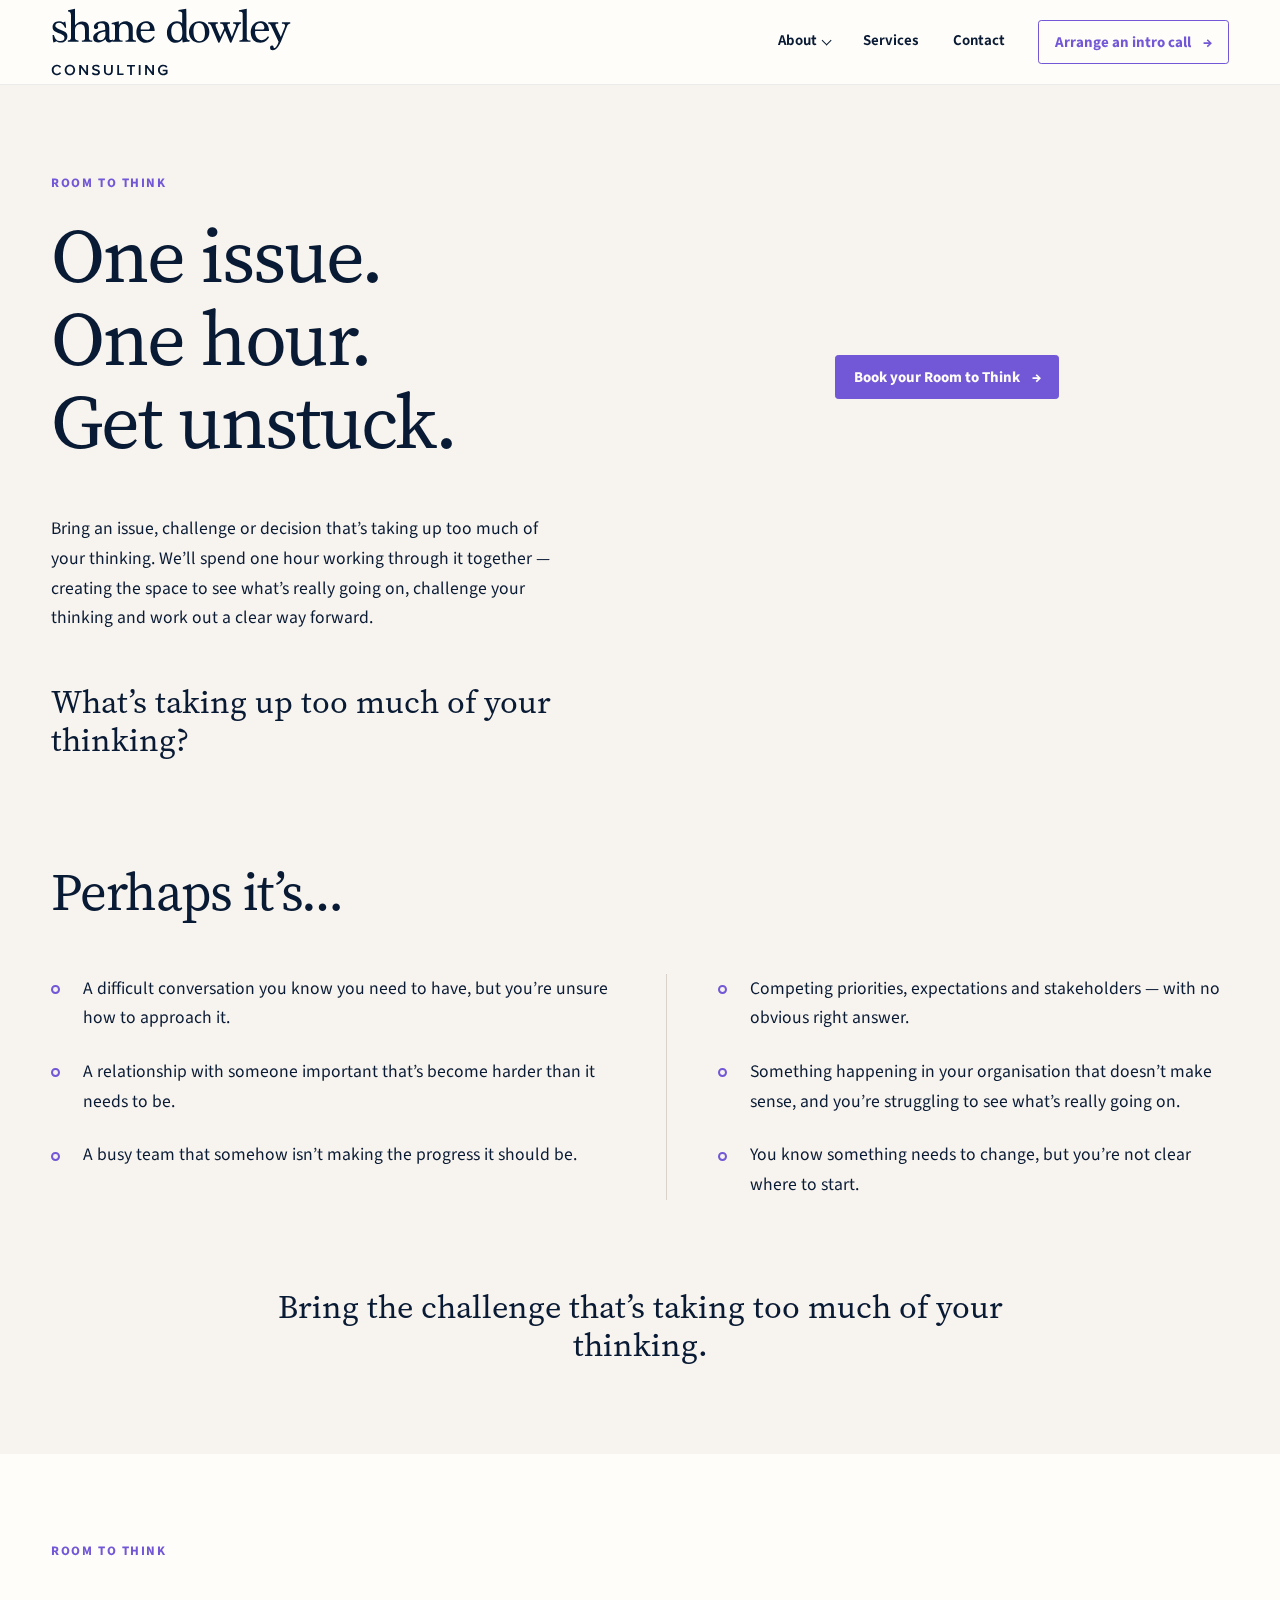
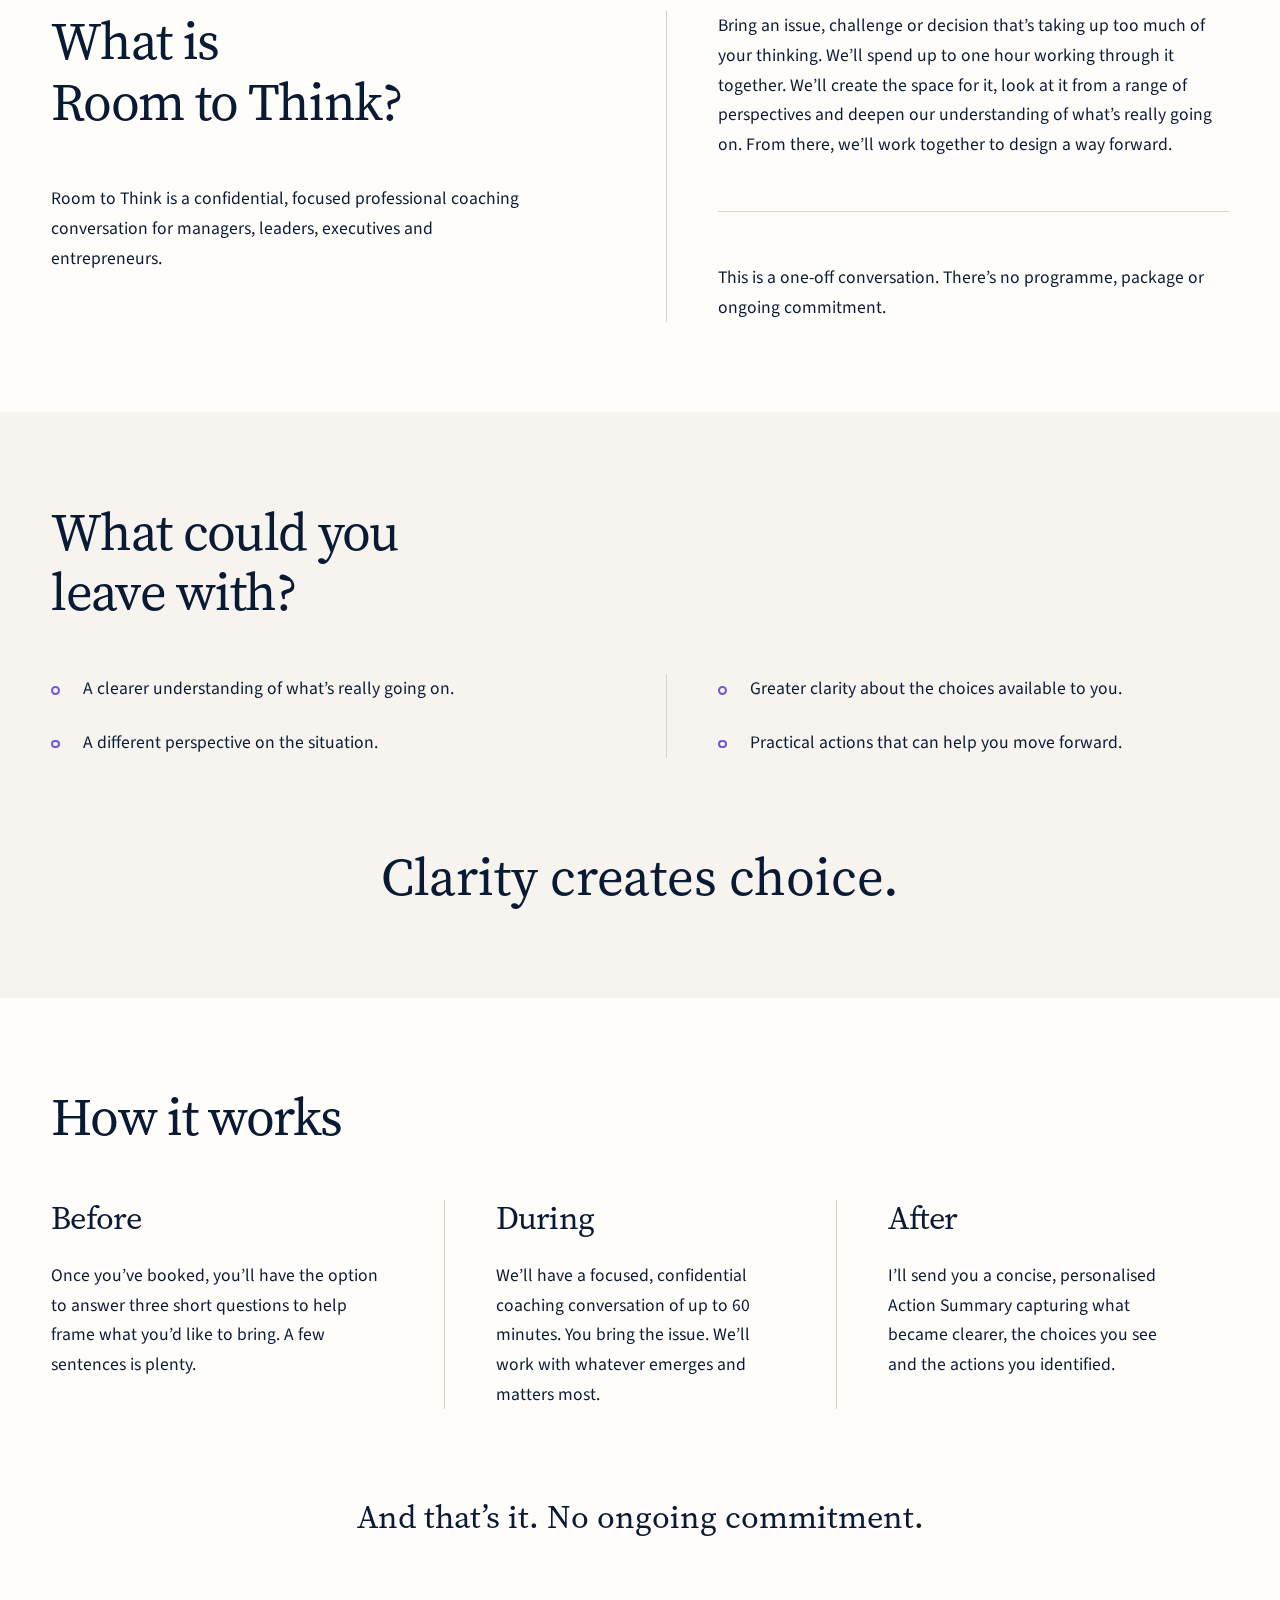
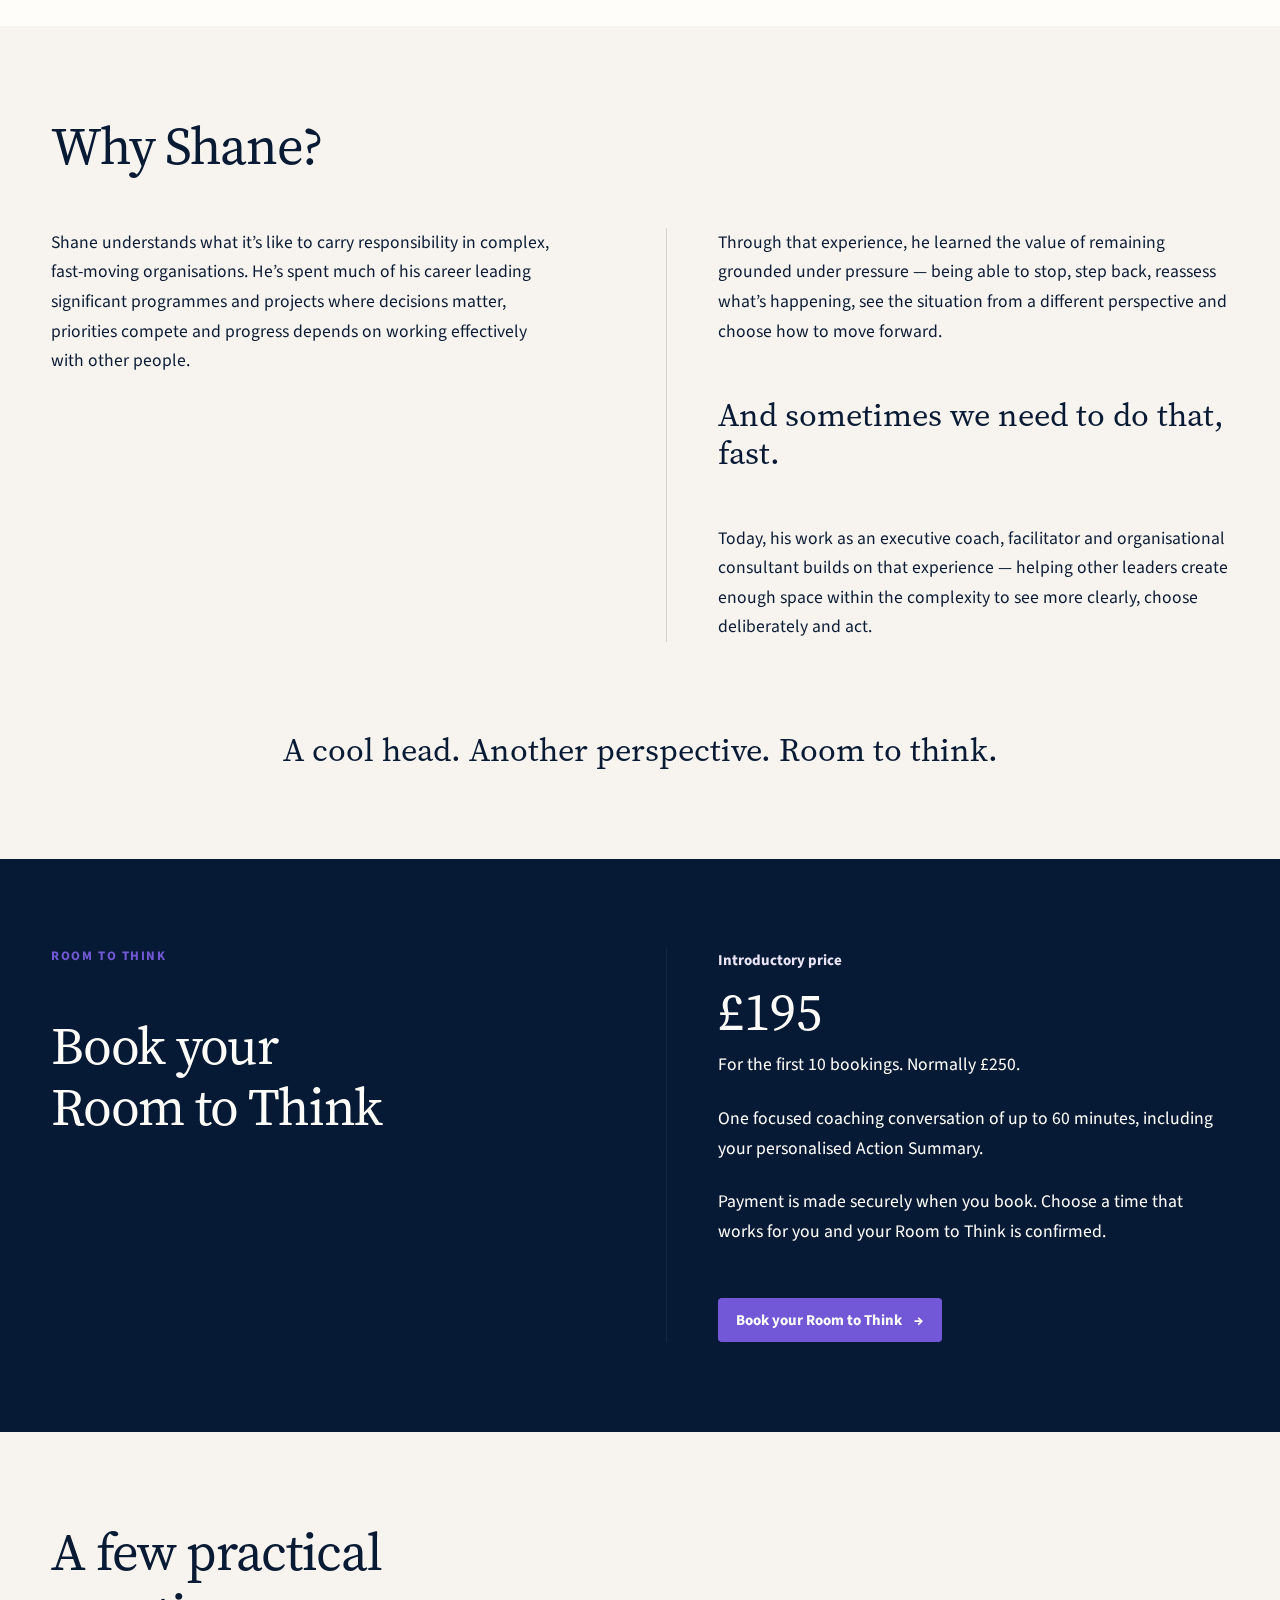
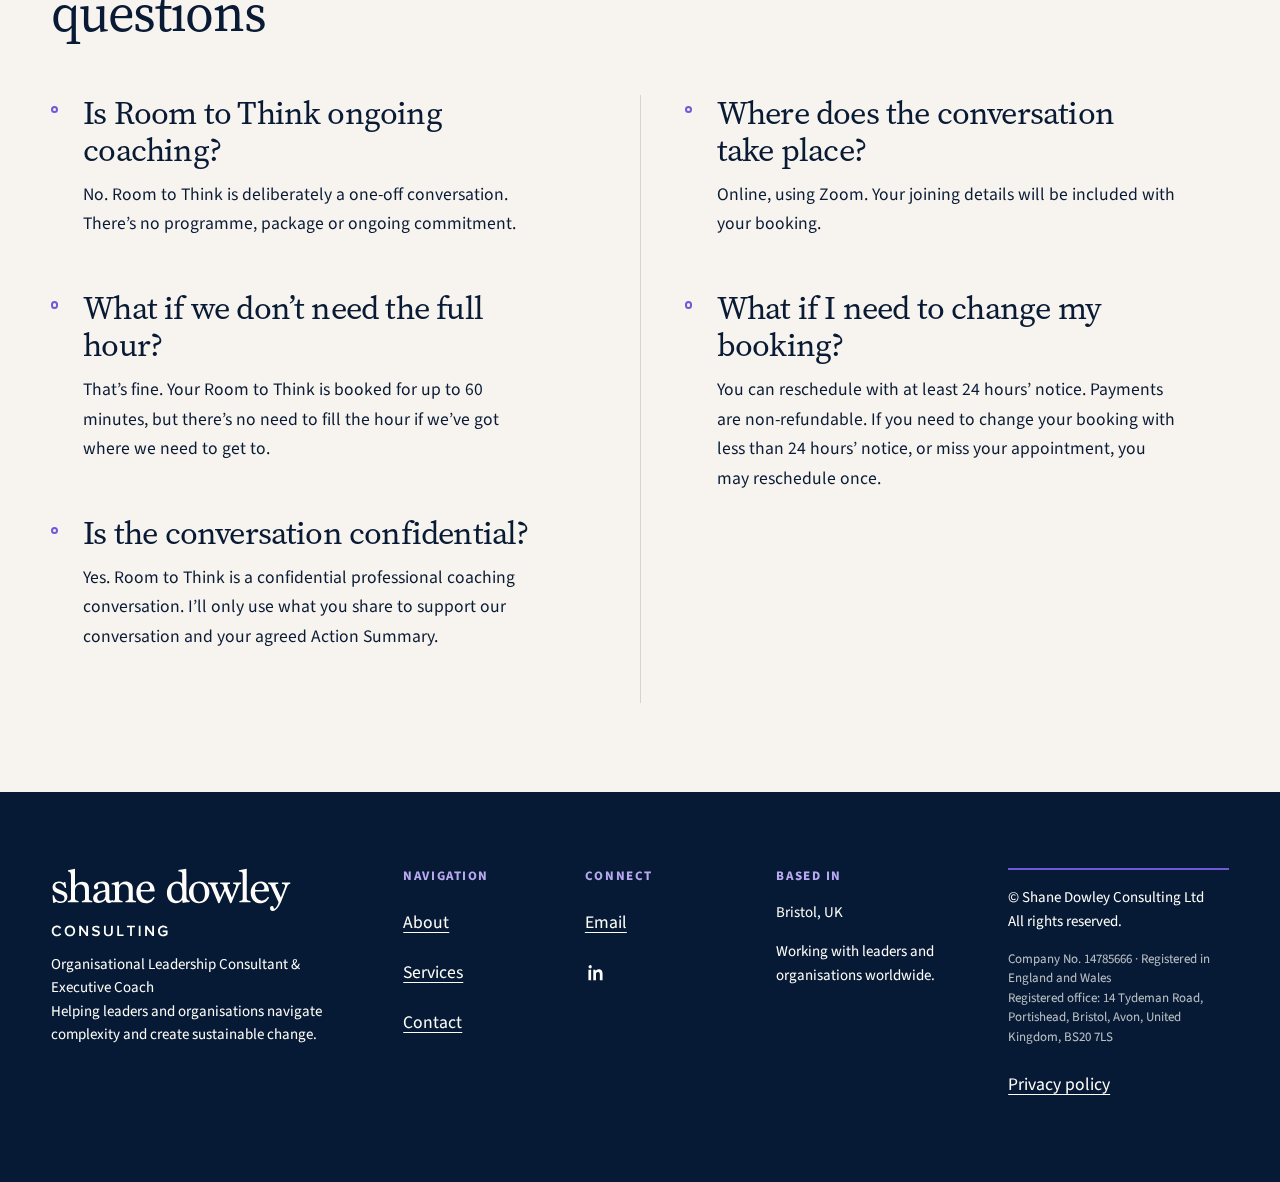
==== room-to-think/index.html @ a96d8a44 "deploy: publish 'Room to Think' product page" ====
<!doctype html>
<html lang="en-GB">
  <head>
    <meta charset="utf-8" />
    <meta name="viewport" content="width=device-width, initial-scale=1" />
    <meta
      name="description"
      content="Room to Think is a focused one-hour coaching conversation for managers, leaders, executives and entrepreneurs. Bring one issue. Get unstuck."
    />
    <meta name="theme-color" content="#061a35" />
    <title>Room to Think | Shane Dowley Consulting</title>

    <link rel="canonical" href="https://shanedowley.com/room-to-think/" />

    <link rel="icon" href="/favicon.ico" sizes="32x32" />
    <link rel="icon" href="/assets/brand/favicon.svg" type="image/svg+xml" />
    <link rel="apple-touch-icon" href="/assets/brand/apple-touch-icon.png" />

    <meta
      property="og:title"
      content="Room to Think | Shane Dowley Consulting"
    />
    <meta
      property="og:description"
      content="One issue. One hour. Get unstuck. A focused professional coaching conversation to create space, clarity and a way forward."
    />
    <meta property="og:type" content="website" />
    <meta property="og:url" content="https://shanedowley.com/room-to-think/" />
    <meta
      property="og:image"
      content="https://shanedowley.com/assets/brand/linkedin-share.png"
    />
    <meta property="og:image:width" content="1200" />
    <meta property="og:image:height" content="630" />
    <meta
      property="og:image:alt"
      content="Shane Dowley Consulting — Organisational Leadership Consulting &amp; Executive Coaching"
    />

    <link rel="stylesheet" href="/assets/css/site.css?v=sr09-2" />
    <script src="/assets/js/site.js?v=sr03-1" defer></script>
  </head>
  <body>
    <a class="skip-link" href="#main">Skip to content</a>

    <header class="site-header" data-site-navigation>
      <div class="container site-header__inner">
        <a class="site-brand" href="/">
          <img
            class="brand-asset"
            src="/assets/brand/shane-dowley-consulting-logo-dark.svg"
            alt="Shane Dowley Consulting"
          />
        </a>

        <button
          class="menu-toggle"
          type="button"
          aria-expanded="false"
          aria-controls="primary-navigation"
          data-menu-toggle
          hidden
        >
          Menu
        </button>

        <nav
          class="primary-nav"
          id="primary-navigation"
          aria-label="Primary"
          data-menu-panel
          data-open="false"
        >
          <div class="primary-nav__about" data-about-menu>
            <a class="primary-nav__link" href="/about.html">About</a>
            <span class="about-menu-indicator" aria-hidden="true">⌄</span>
            <button
              class="about-menu-toggle"
              type="button"
              aria-expanded="false"
              aria-controls="about-section-navigation"
              data-about-toggle
              hidden
            >
              <span class="visually-hidden">Show About sections</span>
              <span aria-hidden="true">⌄</span>
            </button>
            <ul
              class="about-submenu"
              id="about-section-navigation"
              aria-label="About sections"
              data-about-submenu
              data-open="false"
            >
              <li><a href="/about.html#journey-heading">My Journey</a></li>
              <li>
                <a href="/about.html#bring-heading"
                  >Who I am and what I bring</a
                >
              </li>
              <li>
                <a href="/about.html#human-heading"
                  >A Human and Practical Approach</a
                >
              </li>
              <li><a href="/about.html#experience-heading">Experience</a></li>
              <li><a href="/about.html#why-heading">Why work with me?</a></li>
            </ul>
          </div>
          <a class="primary-nav__link" href="/services.html">Services</a>
          <a class="primary-nav__link" href="/contact.html">Contact</a>
          <a
            class="intro-link"
            href="https://calendly.com/shanedowley/intro-session"
            >Arrange an intro call <span aria-hidden="true">→</span></a
          >
        </nav>
      </div>
    </header>

    <main id="main" tabindex="-1">
      <section class="rtt-hero" aria-labelledby="rtt-heading">
        <div class="container">
          <div class="rtt-hero__content">
            <p class="rtt-eyebrow">Room to Think</p>

            <div class="rtt-hero__grid">
              <div class="rtt-hero__main">
                <h1 id="rtt-heading">
                  <span>One issue.</span>
                  <span>One hour.</span>
                  <span>Get unstuck.</span>
                </h1>

                <p class="rtt-hero__lead">
                  Bring an issue, challenge or decision that’s taking up too
                  much of your thinking. We’ll spend one hour working through it
                  together — creating the space to see what’s really going on,
                  challenge your thinking and work out a clear way forward.
                </p>

                <p class="rtt-hero__question">
                  What’s taking up too much of your thinking?
                </p>
              </div>

              <div class="rtt-hero__actions">
                <a
                  class="button-link"
                  href="https://calendly.com/shanedowley/room-to-think"
                >
                  Book your Room to Think <span aria-hidden="true">→</span>
                </a>
              </div>
            </div>
          </div>
        </div>
      </section>

      <section
        class="section rtt-recognition"
        aria-labelledby="rtt-recognition-heading"
      >
        <div class="container rtt-reading">
          <h2 id="rtt-recognition-heading">Perhaps it’s…</h2>

          <div class="rtt-situations">
            <div class="rtt-situations__column">
              <p>
                A difficult conversation you know you need to have, but you’re
                unsure how to approach it.
              </p>
              <p>
                A relationship with someone important that’s become harder than
                it needs to be.
              </p>
              <p>
                A busy team that somehow isn’t making the progress it should be.
              </p>
            </div>
            <div class="rtt-situations__column">
              <p>
                Competing priorities, expectations and stakeholders — with no
                obvious right answer.
              </p>
              <p>
                Something happening in your organisation that doesn’t make
                sense, and you’re struggling to see what’s really going on.
              </p>
              <p>
                You know something needs to change, but you’re not clear where
                to start.
              </p>
            </div>
          </div>

          <p class="rtt-closing">
            <strong
              >Bring the challenge that’s taking too much of your
              thinking.</strong
            >
          </p>
          <div class="rtt-recognition__actions">
            <a
              class="button-link"
              href="https://calendly.com/shanedowley/room-to-think"
            >
              Book your Room to Think <span aria-hidden="true">→</span>
            </a>
          </div>
        </div>
      </section>

      <section
        class="section rtt-understanding"
        aria-labelledby="rtt-understanding-heading"
      >
        <div class="container rtt-reading">
          <p class="rtt-eyebrow">Room to Think</p>

          <div class="rtt-understanding__grid">
            <div class="rtt-understanding__intro">
              <h2 id="rtt-understanding-heading">
                <span>What is</span>
                <span>Room to Think?</span>
              </h2>

              <p>
                Room to Think is a confidential, focused professional coaching
                conversation for managers, leaders, executives and
                entrepreneurs.
              </p>
            </div>

            <div class="rtt-understanding__body">
              <p>
                Bring an issue, challenge or decision that’s taking up too much
                of your thinking. We’ll spend up to one hour working through it
                together. We’ll create the space for it, look at it from a range
                of perspectives and deepen our understanding of what’s really
                going on. From there, we’ll work together to design a way
                forward.
              </p>

              <p class="rtt-understanding__boundary">
                This is a one-off conversation. There’s no programme, package or
                ongoing commitment.
              </p>
            </div>
          </div>
        </div>
      </section>

      <section
        class="section rtt-outcomes"
        aria-labelledby="rtt-outcomes-heading"
      >
        <div class="container rtt-reading">
          <h2 id="rtt-outcomes-heading">
            <span>What could you</span>
            <span>leave with?</span>
          </h2>

          <div class="rtt-outcome-list">
            <div class="rtt-outcome-list__column">
              <p>A clearer understanding of what’s really going on.</p>
              <p>A different perspective on the situation.</p>
            </div>

            <div class="rtt-outcome-list__column">
              <p>Greater clarity about the choices available to you.</p>
              <p>Practical actions that can help you move forward.</p>
            </div>
          </div>

          <p class="rtt-closing"><strong>Clarity creates choice.</strong></p>
        </div>
      </section>

      <section
        class="section rtt-process"
        aria-labelledby="rtt-process-heading"
      >
        <div class="container">
          <div class="rtt-section-heading">
            <h2 id="rtt-process-heading">How it works</h2>
          </div>

          <div class="rtt-process__grid">
            <div>
              <h3>Before</h3>
              <p>
                Once you’ve booked, you’ll have the option to answer three short
                questions to help frame what you’d like to bring. A few
                sentences is plenty.
              </p>
            </div>

            <div>
              <h3>During</h3>
              <p>
                We’ll have a focused, confidential coaching conversation of up
                to 60 minutes. You bring the issue. We’ll work with whatever
                emerges and matters most.
              </p>
            </div>

            <div>
              <h3>After</h3>
              <p>
                I’ll send you a concise, personalised Action Summary capturing
                what became clearer, the choices you see and the actions you
                identified.
              </p>
            </div>
          </div>

          <p class="rtt-process__closing">
            <strong>And that’s it. No ongoing commitment.</strong>
          </p>
        </div>
      </section>

      <section class="section rtt-why" aria-labelledby="rtt-why-heading">
        <div class="container rtt-reading">
          <h2 id="rtt-why-heading">Why Shane?</h2>

          <div class="rtt-why__grid">
            <div class="rtt-why__experience">
              <p>
                Shane understands what it’s like to carry responsibility in
                complex, fast-moving organisations. He’s spent much of his
                career leading significant programmes and projects where
                decisions matter, priorities compete and progress depends on
                working effectively with other people.
              </p>
            </div>

            <div class="rtt-why__perspective">
              <p>
                Through that experience, he learned the value of remaining
                grounded under pressure — being able to stop, step back,
                reassess what’s happening, see the situation from a different
                perspective and choose how to move forward.
              </p>

              <p class="rtt-why__moment">
                <strong>And sometimes we need to do that, fast.</strong>
              </p>

              <p>
                Today, his work as an executive coach, facilitator and
                organisational consultant builds on that experience — helping
                other leaders create enough space within the complexity to see
                more clearly, choose deliberately and act.
              </p>
            </div>
          </div>

          <p class="rtt-closing">
            <strong>A cool head. Another perspective. Room to think.</strong>
          </p>
        </div>
      </section>

      <section
        class="section rtt-booking"
        aria-labelledby="rtt-booking-heading"
      >
        <div class="container rtt-booking__layout">
          <div>
            <p class="rtt-eyebrow">Room to Think</p>
            <h2 id="rtt-booking-heading">
              <span>Book your</span>
              <span>Room to Think</span>
            </h2>
          </div>

          <div class="rtt-booking__content">
            <p class="rtt-price">
              <span>Introductory price</span>
              <strong>£195</strong>
            </p>
            <p>For the first 10 bookings. Normally £250.</p>
            <p>
              One focused coaching conversation of up to 60 minutes, including
              your personalised Action Summary.
            </p>
            <p>
              Payment is made securely when you book. Choose a time that works
              for you and your Room to Think is confirmed.
            </p>

            <div class="rtt-booking__actions">
              <a
                class="button-link"
                href="https://calendly.com/shanedowley/room-to-think"
              >
                Book your Room to Think <span aria-hidden="true">→</span>
              </a>
            </div>
          </div>
        </div>
      </section>
      <section class="section rtt-faq" aria-labelledby="rtt-faq-heading">
        <div class="container rtt-reading">
          <h2 id="rtt-faq-heading">
            <span>A few practical</span>
            <span>questions</span>
          </h2>

          <div class="rtt-faq__items">
            <div class="rtt-faq__column">
              <div class="rtt-faq__item">
                <h3>Is Room to Think ongoing coaching?</h3>
                <p>
                  No. Room to Think is deliberately a one-off conversation.
                  There’s no programme, package or ongoing commitment.
                </p>
              </div>

              <div class="rtt-faq__item">
                <h3>What if we don’t need the full hour?</h3>
                <p>
                  That’s fine. Your Room to Think is booked for up to 60
                  minutes, but there’s no need to fill the hour if we’ve got
                  where we need to get to.
                </p>
              </div>

              <div class="rtt-faq__item">
                <h3>Is the conversation confidential?</h3>
                <p>
                  Yes. Room to Think is a confidential professional coaching
                  conversation. I’ll only use what you share to support our
                  conversation and your agreed Action Summary.
                </p>
              </div>
            </div>

            <div class="rtt-faq__column">
              <div class="rtt-faq__item">
                <h3>Where does the conversation take place?</h3>
                <p>
                  Online, using Zoom. Your joining details will be included with
                  your booking.
                </p>
              </div>

              <div class="rtt-faq__item">
                <h3>What if I need to change my booking?</h3>
                <p>
                  You can reschedule with at least 24 hours’ notice. Payments
                  are non-refundable. If you need to change your booking with
                  less than 24 hours’ notice, or miss your appointment, you may
                  reschedule once.
                </p>
              </div>
            </div>
          </div>
        </div>
      </section>
    </main>

    <footer class="site-footer">
      <div class="container site-footer__grid">
        <div class="site-footer__brand">
          <a class="site-brand" href="/">
            <img
              class="brand-asset"
              src="/assets/brand/shane-dowley-consulting-logo-light.svg"
              alt="Shane Dowley Consulting"
            />
          </a>
          <p>
            Organisational Leadership Consultant &amp; Executive Coach<br />Helping
            leaders and organisations navigate complexity and create sustainable
            change.
          </p>
        </div>
        <div>
          <h2 class="site-footer__heading">Navigation</h2>
          <nav aria-label="Footer">
            <a href="/about.html">About</a>
            <a href="/services.html">Services</a>
            <a href="/contact.html">Contact</a>
          </nav>
        </div>
        <div>
          <h2 class="site-footer__heading">Connect</h2>
          <nav aria-label="Connect">
            <a href="mailto:shane@shanedowley.com">Email</a>
            <a
              class="site-footer__social-link"
              href="https://www.linkedin.com/in/shanedowley/"
              target="_blank"
              rel="noopener noreferrer"
              aria-label="Shane Dowley on LinkedIn"
            >
              <svg viewBox="0 0 24 24" aria-hidden="true" focusable="false">
                <path
                  d="M5.3 3.5A1.8 1.8 0 1 1 5.3 7a1.8 1.8 0 0 1 0-3.5ZM3.8 8.5h3v11.7h-3V8.5Zm5 0h2.9v1.6h.1c.4-.8 1.4-2 3.4-2 3.6 0 4.3 2.4 4.3 5.5v6.6h-3v-5.8c0-1.4 0-3.2-2-3.2s-2.3 1.5-2.3 3.1v5.9h-3V8.5Z"
                />
              </svg>
            </a>
          </nav>
        </div>
        <div>
          <h2 class="site-footer__heading">Based in</h2>
          <p>Bristol, UK</p>
          <p>Working with leaders and organisations worldwide.</p>
        </div>
        <div class="site-footer__legal">
          <p>© Shane Dowley Consulting Ltd<br />All rights reserved.</p>
          <p class="site-footer__company-details">
            Company No. 14785666 · Registered in England and Wales<br />Registered
            office: 14 Tydeman Road, Portishead, Bristol, Avon, United Kingdom,
            BS20 7LS
          </p>
          <a href="/privacy.html">Privacy policy</a>
        </div>
      </div>
    </footer>
  </body>
</html>
---- assets/css/site.css ----
/*
 * Shane Dowley Consulting — shared site foundations
 *
 * This file contains tokens, resilient defaults and layout primitives only.
 * Page components are added by their implementation stories.
 */

@font-face {
  font-family: "Source Serif 4";
  src: url("../fonts/source-serif-4-regular.woff2") format("woff2");
  font-style: normal;
  font-weight: 400;
  font-display: swap;
}

@font-face {
  font-family: "Source Sans 3";
  src: url("../fonts/source-sans-3-variable.woff2") format("woff2");
  font-style: normal;
  font-weight: 200 900;
  font-display: swap;
}

:root {
  color-scheme: light;

  /* Colour palette, derived from the approved final mockups. */
  --color-ink: #091a34;
  --color-navy: #061a35;
  --color-navy-soft: #102846;
  --color-cream: #f7f3ee;
  --color-paper: #fffdf9;
  --color-lavender: #7258d6;
  --color-lavender-light: #ece7f8;
  --color-muted: #566174;
  --color-border: #d9d2ca;
  --color-focus: var(--color-lavender);

  /* Approved self-hosted typography with durable system fallbacks. */
  --font-display: "Source Serif 4", Georgia, "Times New Roman", Times, serif;
  --font-body:
    "Source Sans 3", Inter, ui-sans-serif, -apple-system, BlinkMacSystemFont,
    "Segoe UI", sans-serif;
  --font-size-xs: 0.8125rem;
  --font-size-sm: 0.9375rem;
  --font-size-body: clamp(1rem, 0.96rem + 0.18vw, 1.125rem);
  --font-size-h3: clamp(1.45rem, 1.22rem + 1vw, 2.1rem);
  --font-size-h2: clamp(2rem, 1.48rem + 2.25vw, 3.6rem);
  --font-size-h1: clamp(2.65rem, 1.74rem + 3.8vw, 5.4rem);
  --line-height-tight: 1.08;
  --line-height-heading: 1.16;
  --line-height-body: 1.68;

  /* Spacing and responsive layout. */
  --space-2xs: 0.375rem;
  --space-xs: 0.625rem;
  --space-sm: 1rem;
  --space-md: 1.5rem;
  --space-lg: clamp(2rem, 4vw, 3.5rem);
  --space-xl: clamp(3.5rem, 7vw, 6rem);
  --space-2xl: clamp(5rem, 10vw, 8.5rem);
  --content-width: 74rem;
  --reading-width: 46rem;
  --gutter: clamp(1.25rem, 4vw, 4rem);
  --touch-target: 2.75rem;
  --border-width: 1px;
  --radius-small: 0.2rem;
}

*,
*::before,
*::after {
  box-sizing: border-box;
}

html {
  scroll-behavior: smooth;
  -webkit-text-size-adjust: 100%;
}

body {
  margin: 0;
  color: var(--color-ink);
  background: var(--color-cream);
  font-family: var(--font-body);
  font-size: var(--font-size-body);
  line-height: var(--line-height-body);
  text-rendering: optimizeLegibility;
}

main {
  display: block;
}

img,
picture,
svg,
video {
  display: block;
  max-width: 100%;
}

img,
video {
  height: auto;
}

button,
input,
select,
textarea {
  color: inherit;
  font: inherit;
}

button,
[type="button"],
[type="submit"],
[type="reset"] {
  min-height: var(--touch-target);
}

a {
  color: inherit;
  text-decoration-thickness: 0.08em;
  text-underline-offset: 0.2em;
}

:focus-visible {
  outline: 3px solid var(--color-focus);
  outline-offset: 4px;
}

::selection {
  color: var(--color-paper);
  background: var(--color-navy);
}

h1,
h2,
h3 {
  margin-block: 0 0.65em;
  font-family: var(--font-display);
  font-weight: 400;
  letter-spacing: -0.025em;
}

h1 {
  font-size: var(--font-size-h1);
  line-height: var(--line-height-tight);
}

h2 {
  font-size: var(--font-size-h2);
  line-height: var(--line-height-heading);
}

h3 {
  font-size: var(--font-size-h3);
  line-height: var(--line-height-heading);
}

p,
ul,
ol,
blockquote {
  margin-block: 0 var(--space-md);
}

ul,
ol {
  padding-inline-start: 1.25em;
}

blockquote {
  margin-inline: 0;
}

/* First keyboard focus target on every production page. */
.skip-link {
  position: fixed;
  inset-block-start: var(--space-sm);
  inset-inline-start: var(--space-sm);
  z-index: 1000;
  padding: 0.65rem 1rem;
  color: var(--color-paper);
  background: var(--color-navy);
  font-size: var(--font-size-sm);
  font-weight: 700;
  transform: translateY(calc(-100% - 2rem));
}

.skip-link:focus {
  color: var(--color-paper);
  transform: translateY(0);
}

/* Shared width and spacing primitives. */
.container {
  width: min(calc(100% - (2 * var(--gutter))), var(--content-width));
  margin-inline: auto;
}

.reading-width {
  max-width: var(--reading-width);
}

.section {
  padding-block: var(--space-xl);
}

.section--spacious {
  padding-block: var(--space-2xl);
}

.stack > * {
  margin-block: 0;
}

.stack > * + * {
  margin-block-start: var(--stack-space, var(--space-md));
}

.cluster {
  display: flex;
  flex-wrap: wrap;
  gap: var(--cluster-space, var(--space-sm));
  align-items: var(--cluster-align, center);
}

.grid {
  display: grid;
  grid-template-columns: repeat(
    auto-fit,
    minmax(min(100%, var(--grid-min, 17rem)), 1fr)
  );
  gap: var(--grid-space, var(--space-lg));
}

/* Shared site chrome. */
.visually-hidden {
  position: absolute;
  width: 1px;
  height: 1px;
  padding: 0;
  margin: -1px;
  overflow: hidden;
  clip: rect(0 0 0 0);
  white-space: nowrap;
  border: 0;
}

.site-header {
  position: relative;
  z-index: 20;
  background: var(--color-paper);
  border-block-end: var(--border-width) solid rgba(9, 26, 52, 0.08);
}

.site-header__inner {
  min-height: 5.25rem;
  display: flex;
  align-items: center;
  justify-content: space-between;
  gap: var(--space-lg);
}

.site-brand {
  flex: 0 1 auto;
  color: inherit;
  text-decoration: none;
}

.site-brand:hover {
  color: inherit;
}

.brand-asset {
  display: block;
  width: clamp(11.5rem, 21vw, 15rem);
}

.brand-asset:is(img) {
  height: auto;
  aspect-ratio: 656.562 / 188.024;
}

.brand-asset img {
  width: 100%;
  height: auto;
}

/*
 * Development preview only. The supplied opaque light logo remains untouched
 * and is viewport-cropped here solely for legacy asset-treatment inspection.
 * Production pages use the approved dark and light SVG masters directly.
 */
.brand-asset--preview-light {
  position: relative;
  height: clamp(3.5rem, 6.7vw, 4.75rem);
  overflow: hidden;
  background: #17172f;
}

.brand-asset--preview-light img {
  position: absolute;
  inset-block-start: -0.625rem;
  inset-inline-end: 0;
  width: clamp(31rem, 56vw, 37.5rem);
  max-width: none;
  height: auto;
}

.menu-toggle {
  display: none;
  min-width: var(--touch-target);
  padding: 0.55rem 0.75rem;
  border: var(--border-width) solid var(--color-border);
  border-radius: var(--radius-small);
  color: var(--color-ink);
  background: transparent;
  font-weight: 700;
  cursor: pointer;
}

.menu-toggle:hover {
  border-color: var(--color-lavender);
}

.primary-nav {
  display: flex;
  align-items: center;
  gap: clamp(1.25rem, 2.6vw, 2.5rem);
}

.primary-nav__about {
  position: relative;
  display: flex;
  align-items: center;
}

.about-menu-indicator {
  position: relative;
  inset-block-start: -0.1rem;
  display: inline-block;
  width: 0.45rem;
  height: 0.45rem;
  margin-inline-start: 0.35rem;
  border-inline-end: 0.1rem solid currentColor;
  border-block-end: 0.1rem solid currentColor;
  color: var(--color-ink);
  font-size: 0;
  line-height: 0;
  transform: rotate(45deg);
  transform-origin: center;
  transition: transform 140ms ease;
}

.primary-nav__about:hover .about-menu-indicator,
.primary-nav__about:focus-within .about-menu-indicator {
  transform: rotate(225deg);
}

.primary-nav__link {
  min-height: var(--touch-target);
  display: inline-flex;
  align-items: center;
  padding-block: 0.35rem;
  border-block-end: 2px solid transparent;
  color: var(--color-ink);
  font-size: var(--font-size-sm);
  font-weight: 650;
  text-decoration: none;
}

.primary-nav__link:hover {
  color: var(--color-lavender);
}

.primary-nav__link[aria-current="page"] {
  color: var(--color-lavender);
  border-block-end-color: currentColor;
}

.about-menu-toggle {
  min-width: var(--touch-target);
  min-height: var(--touch-target);
  display: none;
  align-items: center;
  justify-content: center;
  padding: 0.35rem;
  border: 0;
  color: var(--color-ink);
  background: transparent;
  font-size: 1.05rem;
  line-height: 1;
  cursor: pointer;
}

.about-menu-toggle[hidden] {
  display: none;
}

.about-menu-toggle:hover {
  color: var(--color-lavender);
}

.about-menu-toggle > [aria-hidden="true"] {
  transition: transform 140ms ease;
}

.about-menu-toggle[aria-expanded="true"] > [aria-hidden="true"] {
  transform: rotate(180deg);
}

.about-submenu {
  position: absolute;
  z-index: 30;
  inset-block-start: 100%;
  inset-inline-start: 0;
  width: max-content;
  min-width: 17rem;
  max-width: min(22rem, calc(100vw - (2 * var(--gutter))));
  margin: 0;
  padding: var(--space-xs);
  list-style: none;
  border: var(--border-width) solid var(--color-border);
  border-radius: var(--radius-small);
  background: var(--color-paper);
  box-shadow: 0 0.75rem 1.75rem rgba(9, 26, 52, 0.12);
  opacity: 0;
  visibility: hidden;
  pointer-events: none;
  transition:
    opacity 140ms ease,
    visibility 140ms ease;
}

.primary-nav__about:hover .about-submenu,
.primary-nav__about:focus-within .about-submenu {
  opacity: 1;
  visibility: visible;
  pointer-events: auto;
}

.about-submenu a {
  min-height: var(--touch-target);
  display: flex;
  align-items: center;
  padding: 0.65rem 0.75rem;
  color: var(--color-ink);
  font-size: var(--font-size-sm);
  font-weight: 600;
  line-height: 1.35;
  text-decoration: none;
}

.about-submenu a:hover {
  color: var(--color-lavender);
  background: var(--color-cream);
}

.intro-link {
  min-height: var(--touch-target);
  display: inline-flex;
  align-items: center;
  justify-content: center;
  gap: 0.75rem;
  padding: 0.65rem 1rem;
  border: var(--border-width) solid var(--color-lavender);
  border-radius: var(--radius-small);
  color: var(--color-lavender);
  background: transparent;
  font-size: var(--font-size-sm);
  font-weight: 700;
  line-height: 1.25;
  text-decoration: none;
}

.intro-link:hover {
  color: var(--color-paper);
  background: var(--color-lavender);
}

.site-footer {
  padding-block: clamp(3rem, 6vw, 4.75rem);
  color: var(--color-paper);
  background: var(--color-navy);
}

.site-footer__grid {
  display: grid;
  grid-template-columns: minmax(14rem, 1.5fr) 0.65fr 0.7fr 0.9fr 1.1fr;
  gap: clamp(1.75rem, 4vw, 3.75rem);
  align-items: start;
}

.site-footer__brand .brand-asset--preview-light {
  width: 15rem;
  height: 4.8rem;
  margin-block-end: var(--space-sm);
}

.site-footer__brand .brand-asset--preview-light img {
  width: 37.5rem;
}

.site-footer__brand .site-brand .brand-asset:is(img) {
  width: 15rem;
  margin-block-end: var(--space-sm);
}

.site-footer__heading {
  margin-block: 0 var(--space-sm);
  color: #b9a9f1;
  font-family: var(--font-body);
  font-size: var(--font-size-xs);
  font-weight: 750;
  letter-spacing: 0.12em;
  line-height: 1.3;
  text-transform: uppercase;
}

.site-footer p {
  margin-block-end: var(--space-sm);
  font-size: var(--font-size-sm);
  line-height: 1.55;
}

.site-footer nav {
  display: grid;
  gap: var(--space-2xs);
}

.site-footer a:not(.site-brand) {
  width: fit-content;
  min-height: var(--touch-target);
  display: inline-flex;
  align-items: center;
  color: var(--color-paper);
}

.site-footer__social-link svg {
  width: 1.35rem;
  height: 1.35rem;
  display: block;
  fill: currentColor;
}

.site-footer a:not(.site-brand):hover {
  color: #d9d0ff;
}

.site-footer a:focus-visible {
  outline-color: var(--color-paper);
}

.site-footer__legal {
  padding-block-start: var(--space-sm);
  border-block-start: 2px solid var(--color-lavender);
}

.site-footer .site-footer__company-details {
  color: rgba(255, 253, 249, 0.72);
  font-size: var(--font-size-xs);
  line-height: 1.5;
}

.chrome-preview-main {
  min-height: 52vh;
  background: var(--color-cream);
}

.chrome-preview-main h1 {
  max-width: 14ch;
}

/* Homepage. */
.home-hero {
  color: var(--color-paper);
  background: var(--color-navy);
}

.home-hero__grid {
  min-height: clamp(34rem, 54vw, 43rem);
  display: grid;
  grid-template-columns: minmax(0, 1.08fr) minmax(22rem, 0.92fr);
}

.home-hero__content {
  display: flex;
  flex-direction: column;
  justify-content: center;
  padding-block: var(--space-xl);
  padding-inline-start: max(
    var(--gutter),
    calc((100vw - var(--content-width)) / 2)
  );
  padding-inline-end: clamp(1.5rem, 4vw, 4rem);
}

.home-hero h1 {
  max-width: 18ch;
  font-size: clamp(2.7rem, 3.65vw, 4.25rem);
}

.home-hero__content > p {
  max-width: 34rem;
}

.accent-rule {
  width: 2.75rem;
  height: 2px;
  display: block;
  margin-block: var(--space-xs) var(--space-md);
  background: var(--color-lavender);
}

.home-hero__actions {
  --cluster-space: var(--space-md);
  margin-block-start: var(--space-sm);
}

.button-link {
  min-height: var(--touch-target);
  display: inline-flex;
  align-items: center;
  justify-content: center;
  gap: 0.75rem;
  padding: 0.75rem 1.1rem;
  border: var(--border-width) solid var(--color-lavender);
  border-radius: var(--radius-small);
  color: var(--color-paper);
  background: var(--color-lavender);
  font-size: var(--font-size-sm);
  font-weight: 700;
  line-height: 1.25;
  text-decoration: none;
}

.button-link:hover {
  color: var(--color-lavender);
  background: var(--color-paper);
}

.text-link {
  min-height: var(--touch-target);
  display: inline-flex;
  align-items: center;
  gap: 0.65rem;
  font-size: var(--font-size-sm);
  font-weight: 700;
  text-decoration: none;
}

.home-hero .text-link:hover {
  color: #d9d0ff;
}

.portrait-media {
  min-height: 28rem;
  position: relative;
  overflow: hidden;
  border-inline-start: var(--border-width) solid rgba(255, 253, 249, 0.18);
  background: #d9d3cb;
}

.portrait-media__picture {
  position: absolute;
  inset: 0;
  display: block;
}

.portrait-media__image {
  width: 100%;
  height: 100%;
  display: block;
  object-fit: cover;
  object-position: 50% 40%;
}

@media (min-width: 90.0625rem) {
  .home-hero__portrait .portrait-media__image {
    object-position: 50% -6vw;
  }
}

.positioning-grid {
  display: grid;
  grid-template-columns: minmax(0, 0.82fr) minmax(0, 1.18fr);
  gap: clamp(2.5rem, 8vw, 8rem);
  align-items: start;
}

@media (min-width: 54.01rem) {
  .positioning-grid > :nth-child(2) {
    margin-block-start: 25px;
  }
}

.positioning-grid__statement {
  max-width: 14ch;
  font-family: var(--font-display);
  font-size: clamp(2rem, 1.55rem + 2vw, 3.4rem);
  line-height: var(--line-height-heading);
}

.positioning-outcomes {
  margin-block-start: var(--space-lg);
}

.positioning-outcome-line {
  margin: 0;
  font-family: var(--font-display);
  font-size: var(--font-size-h3);
  line-height: var(--line-height-heading);
  letter-spacing: -0.025em;
}

.positioning-outcome-line + .positioning-outcome-line {
  margin-block-start: var(--space-xs);
}

.services-overview {
  background: var(--color-paper);
}

.section-heading--centred {
  max-width: 52rem;
  margin-inline: auto;
  text-align: center;
}

.section-heading--centred .accent-rule {
  margin-inline: auto;
}

.service-summaries {
  display: grid;
  grid-template-columns: repeat(3, minmax(0, 1fr));
  margin-block-start: var(--space-lg);
}

.service-summary {
  min-width: 0;
  display: flex;
  flex-direction: column;
  padding-inline: clamp(1.25rem, 3vw, 2.5rem);
  border-inline-start: var(--border-width) solid var(--color-border);
}

.service-summary h3 {
  min-block-size: 2.4em;
}

.service-summary:first-child {
  padding-inline-start: 0;
  border-inline-start: 0;
}

.service-summary:last-child {
  padding-inline-end: 0;
}

.service-marker {
  width: 3.5rem;
  height: 3.5rem;
  display: grid;
  place-items: center;
  margin-block-end: var(--space-md);
  border: var(--border-width) solid var(--color-lavender);
  border-radius: 50%;
  color: var(--color-lavender);
  font-family: var(--font-display);
  font-size: 1.15rem;
}

.service-summary .text-link {
  margin-block-start: auto;
  padding-block-start: var(--space-md);
  color: var(--color-lavender);
}

.service-summary .text-link:hover {
  color: var(--color-ink);
  text-decoration: underline;
}

.experience-associations {
  padding-block: clamp(4rem, 7vw, 6rem);
  background: var(--color-paper);
}

.experience-introduction {
  display: grid;
  grid-template-columns: minmax(14rem, 0.72fr) minmax(0, 1.28fr);
  gap: clamp(3rem, 8vw, 7rem);
  align-items: start;
}

.experience-statement {
  max-width: 43rem;
  margin: 0;
  font-family: var(--font-display);
  font-size: clamp(1.4rem, 1.15rem + 0.9vw, 2rem);
  line-height: 1.42;
}

@media (min-width: 54.01rem) {
  .experience-introduction h2 {
    transform: translateY(-0.25rem);
  }

  .experience-statement {
    transform: translateY(clamp(0.625rem, -0.2981rem + 1.4423vw, 1rem));
  }
}

.organisation-names {
  display: grid;
  grid-template-columns: repeat(4, max-content);
  gap: 0.55rem clamp(1.1rem, 2.5vw, 2.25rem);
  margin-block: 1.35rem;
  padding-block: 1rem;
  border-block: var(--border-width) solid var(--color-border);
  color: var(--color-ink);
  font-family: var(--font-body);
  font-size: clamp(0.9rem, 0.82rem + 0.25vw, 1.05rem);
  font-weight: 700;
  letter-spacing: 0.01em;
  line-height: 1.35;
}

.credentials-continuation {
  display: block;
  max-width: 39rem;
}

.association-group {
  display: grid;
  grid-template-columns: minmax(14rem, 0.72fr) minmax(0, 1.28fr);
  gap: clamp(3rem, 8vw, 7rem);
  align-items: center;
  margin-block-start: clamp(3rem, 6vw, 5rem);
  padding-block-start: clamp(2rem, 4vw, 3rem);
  border-block-start: var(--border-width) solid var(--color-border);
}

.association-label {
  margin: 0;
  font-size: var(--font-size-sm);
  font-weight: 700;
}

.association-marks {
  display: grid;
  grid-template-columns: minmax(0, 1.35fr) minmax(0, 0.8fr) minmax(0, 1.2fr);
  gap: clamp(1.5rem, 4vw, 3rem);
  align-items: center;
}

.association-mark,
.association-mark img {
  display: block;
}

.association-mark img {
  width: 100%;
  height: auto;
  margin-inline: auto;
  object-fit: contain;
}

.association-mark--arbinger {
  width: min(100%, 10.75rem);
}

.association-mark--bff {
  width: min(100%, 5.75rem);
}

.association-mark--stellafai {
  width: min(100%, 10rem);
  padding: 0.75rem;
  background: var(--color-navy);
}

.qualification-marks {
  display: grid;
  grid-template-columns: repeat(6, minmax(0, 1fr));
  gap: clamp(1.5rem, 3vw, 2.5rem);
  align-items: center;
  max-width: 42rem;
}

.qualification-mark,
.qualification-mark img {
  display: block;
}

.qualification-mark {
  grid-column: span 2;
  justify-self: center;
}

.qualification-mark img {
  width: 100%;
  height: auto;
  object-fit: contain;
}

.qualification-mark--cpcc,
.qualification-mark--icf,
.qualification-mark--csm {
  width: min(100%, 6rem);
}

.qualification-mark--certificate {
  grid-column: span 3;
  width: 50%;
}

.testimonial {
  color: var(--color-paper);
  background: var(--color-navy);
}

.testimonial__inner {
  max-width: 62rem;
  margin-inline: auto;
}

.testimonial blockquote {
  position: relative;
  padding-inline-start: clamp(3rem, 8vw, 7rem);
  font-family: var(--font-display);
  font-size: clamp(1.75rem, 1.35rem + 1.8vw, 3rem);
  line-height: 1.25;
}

.testimonial blockquote::before {
  content: "“";
  position: absolute;
  inset-block-start: -0.25em;
  inset-inline-start: 0;
  color: #a98cf4;
  font-size: 3.5em;
  line-height: 1;
}

.testimonial cite {
  display: block;
  margin-block-start: var(--space-md);
  font-family: var(--font-body);
  font-size: var(--font-size-sm);
  font-style: normal;
  font-weight: 700;
}

.why-section {
  padding-block: clamp(3.75rem, 7vw, 6rem);
  background: var(--color-paper);
}

.why-layout {
  display: grid;
  grid-template-columns: minmax(16rem, 0.78fr) minmax(0, 1.22fr);
  gap: clamp(3rem, 9vw, 8rem);
  align-items: start;
}

.why-heading-group h2 {
  max-width: 9ch;
}

.experience-anchor {
  max-width: 22rem;
  padding-block-start: calc(1.25rem + 15px);
  font-weight: 700;
  line-height: 1.45;
}

.experience-anchor strong {
  display: block;
  margin-block-end: 0.6rem;
  font-family: var(--font-display);
  font-size: clamp(1.8rem, 1.35rem + 1.5vw, 2.75rem);
  font-weight: 400;
  letter-spacing: -0.02em;
  line-height: var(--line-height-tight);
}

.why-argument {
  max-width: 42rem;
  padding-inline-start: clamp(2rem, 4vw, 3.75rem);
  border-inline-start: var(--border-width) solid var(--color-border);
}

.why-lead {
  max-width: 31ch;
  font-family: var(--font-display);
  font-size: clamp(1.55rem, 1.2rem + 1.15vw, 2.35rem);
  letter-spacing: -0.018em;
  line-height: 1.32;
}

.why-argument > p:not(.why-lead) {
  max-width: 36rem;
}

.why-close {
  margin-block: 2rem 0;
  padding-inline-start: 1.1rem;
  border-inline-start: 2px solid var(--color-lavender);
  font-weight: 700;
}

.conversation-section {
  padding-block: 0 var(--space-xl);
  background: var(--color-paper);
}

.conversation-panel {
  display: grid;
  grid-template-columns: minmax(0, 1.4fr) minmax(14rem, 0.6fr);
  gap: var(--space-lg);
  align-items: center;
  padding: clamp(1.75rem, 4vw, 3.25rem);
  color: var(--color-paper);
  background: #32236d;
}

.conversation-panel h2 {
  margin-block-end: var(--space-xs);
}

.conversation-panel__actions {
  display: grid;
  gap: var(--space-xs);
  justify-items: start;
}

.conversation-panel .button-link {
  color: var(--color-ink);
  background: var(--color-paper);
}

.conversation-panel .button-link:hover {
  color: var(--color-paper);
  background: transparent;
}

.conversation-panel .text-link:hover {
  color: #d9d0ff;
}

/* About page. */
.about-hero {
  color: var(--color-paper);
  background: var(--color-navy);
}

.about-hero__grid {
  min-height: clamp(42rem, 58vw, 51rem);
  display: grid;
  grid-template-columns: minmax(0, 1.03fr) minmax(22rem, 0.97fr);
}

.about-hero__content {
  display: flex;
  flex-direction: column;
  justify-content: center;
  padding-block: var(--space-xl);
  padding-inline-start: max(
    var(--gutter),
    calc((100vw - var(--content-width)) / 2)
  );
  padding-inline-end: clamp(2rem, 5vw, 5rem);
}

.about-hero__content .accent-rule {
  margin-block: 0 var(--space-md);
}

.about-hero__eyebrow {
  margin-block-end: calc(var(--space-xs) + 15px);
  font-size: var(--font-size-xs);
  font-weight: 750;
  letter-spacing: 0.12em;
  line-height: 1.3;
  text-transform: uppercase;
}

.about-hero h1 {
  max-width: 14ch;
  font-size: clamp(2.7rem, 3.65vw, 4.25rem);
}

.about-hero__summary {
  max-width: 35rem;
}

.about-hero__portrait {
  min-height: 34rem;
}

.about-hero__portrait .portrait-media__image {
  object-position: 50% 0%;
}

.about-journey {
  background: var(--color-cream);
}

.about-journey__grid {
  display: grid;
  grid-template-columns: minmax(0, 1.12fr) minmax(20rem, 0.88fr);
  gap: clamp(3rem, 7vw, 7rem);
  align-items: start;
}

.about-journey__narrative {
  max-width: 44rem;
}

.about-journey__narrative h3 + p {
  font-size: 1.05em;
}

.about-journey__narrative h3:not(:first-child) {
  margin-block-start: var(--space-xl);
  padding-block-start: var(--space-lg);
  border-block-start: var(--border-width) solid var(--color-border);
}

.journey-testimonial {
  position: sticky;
  inset-block-start: var(--space-lg);
  padding-inline-start: clamp(2rem, 4vw, 4rem);
  border-inline-start: var(--border-width) solid var(--color-border);
}

.journey-testimonial blockquote {
  position: relative;
  padding-block-start: 4.5rem;
  font-family: var(--font-display);
  font-size: clamp(1.75rem, 1.35rem + 1.4vw, 2.7rem);
  line-height: 1.28;
}

.journey-testimonial blockquote::before {
  content: "“";
  position: absolute;
  inset-block-start: -0.25em;
  inset-inline-start: 0;
  color: var(--color-lavender);
  font-size: 4.5em;
  line-height: 1;
}

.journey-testimonial cite {
  display: block;
  margin-block-start: var(--space-md);
  padding-block-start: var(--space-sm);
  border-block-start: 2px solid var(--color-lavender);
  font-family: var(--font-body);
  font-size: var(--font-size-sm);
  font-style: normal;
  font-weight: 750;
}

.about-bring {
  background: var(--color-paper);
}

.about-bring__grid {
  display: grid;
  grid-template-columns: repeat(2, minmax(0, 1fr));
  margin-block-start: var(--space-lg);
}

.about-bring__column {
  min-width: 0;
  padding-inline: clamp(1.5rem, 4vw, 4rem);
}

.about-bring__column:first-child {
  padding-inline-start: 0;
}

.about-bring__column--work {
  padding-inline-end: 0;
  border-inline-start: var(--border-width) solid var(--color-border);
}

.about-bring__column--work-conclusion {
  grid-column: 2;
}

.about-bring__column--how {
  grid-column: 1;
  grid-row: 3;
  padding-inline-start: 0;
}

@media (min-width: 54.01rem) {
  .about-bring__column--work-conclusion {
    transform: translateY(clamp(2.625rem, 2.21rem + 1.81vw, 3.8rem));
  }
}

.about-bring__column h3:not(:first-child) {
  margin-block-start: var(--space-xl);
  padding-block-start: var(--space-lg);
  border-block-start: var(--border-width) solid var(--color-border);
}

.question-list {
  display: grid;
  gap: var(--space-xs);
  padding-inline-start: 0;
  list-style: none;
}

.question-list li {
  position: relative;
  padding-inline-start: 1.8rem;
}

.question-list li::before {
  content: "";
  position: absolute;
  inset-block-start: 0.55em;
  inset-inline-start: 0;
  width: 0.65rem;
  height: 0.65rem;
  border: 2px solid var(--color-lavender);
  border-radius: 50%;
}

.standout-line {
  grid-column: 1 / -1;
  margin-block: var(--space-xl);
  font-family: var(--font-display);
  font-size: var(--font-size-h2);
  line-height: var(--line-height-heading);
  text-align: center;
}

.human-approach {
  background: var(--color-cream);
}

.human-approach__grid {
  display: grid;
  grid-template-columns: repeat(2, minmax(0, 1fr));
  gap: clamp(2.5rem, 7vw, 7rem);
  margin-block-start: var(--space-lg);
}

.human-approach__column {
  display: grid;
  gap: var(--space-lg);
  align-content: start;
}

/* Services page. */
.services-hero {
  color: var(--color-paper);
  background: var(--color-navy);
}

.services-hero__grid {
  min-height: clamp(38rem, 54vw, 47rem);
  display: grid;
  grid-template-columns: minmax(0, 1.03fr) minmax(22rem, 0.97fr);
}

.services-hero__content {
  display: flex;
  flex-direction: column;
  justify-content: center;
  padding-block: var(--space-xl);
  padding-inline-start: max(
    var(--gutter),
    calc((100vw - var(--content-width)) / 2)
  );
  padding-inline-end: clamp(2rem, 5vw, 5rem);
}

.services-eyebrow {
  margin-block-end: var(--space-xs);
  color: var(--color-lavender);
  font-size: var(--font-size-xs);
  font-weight: 750;
  letter-spacing: 0.12em;
  line-height: 1.3;
  text-transform: uppercase;
}

.services-hero .services-eyebrow {
  margin-block-end: calc(var(--space-xs) + 15px);
}

.services-hero h1 {
  max-width: 15ch;
  font-size: clamp(2.7rem, 3.35vw, 4.25rem);
}

.services-hero__content > p:last-child {
  max-width: 34rem;
}

.services-image-placeholder {
  min-height: 28rem;
  display: grid;
  place-items: end center;
  padding: var(--space-lg);
  color: var(--color-muted);
  background:
    linear-gradient(145deg, rgba(114, 88, 214, 0.08), transparent 55%), #d9d3cb;
  text-align: center;
}

.services-image-placeholder span {
  max-width: 18rem;
  padding: 0.55rem 0.75rem;
  border: var(--border-width) dashed currentColor;
  background: var(--color-cream);
  font-size: var(--font-size-xs);
  font-weight: 700;
  letter-spacing: 0.06em;
  line-height: 1.35;
  text-transform: uppercase;
}

.services-hero__image {
  display: block;
  overflow: hidden;
  border-inline-start: var(--border-width) solid rgba(255, 253, 249, 0.18);
}

.services-hero__image img {
  width: 100%;
  height: 100%;
  display: block;
  object-fit: cover;
  object-position: 50% 50%;
}

.services-introduction {
  background: var(--color-cream);
}

.services-introduction__grid {
  display: grid;
  grid-template-columns: minmax(0, 0.86fr) minmax(0, 1.14fr);
  gap: clamp(2.5rem, 8vw, 8rem);
  align-items: start;
}

.services-introduction h2 {
  max-width: 16ch;
  font-size: clamp(2rem, 1.55rem + 1.7vw, 3.3rem);
}

.services-introduction__evidence {
  align-self: stretch;
  display: flex;
  flex-direction: column;
  gap: var(--space-lg);
}

.services-introduction__quote {
  position: relative;
  max-width: 32ch;
  margin-block: auto var(--space-md);
  padding-block-start: 2rem;
  color: var(--color-navy);
  font-family: var(--font-display);
  font-size: clamp(1.5rem, 1.35rem + 0.45vw, 1.85rem);
  line-height: 1.35;
}

.services-introduction__quote-mark {
  position: absolute;
  inset-block-start: -0.2em;
  inset-inline-start: 0;
  color: var(--color-lavender);
  font-size: 3em;
  line-height: 1;
}

@media (min-width: 54.01rem) {
  .services-introduction__quote {
    max-width: 28.4444ch;
    font-size: clamp(1.6875rem, 1.51875rem + 0.50625vw, 2.08125rem);
    margin-block-end: calc(var(--space-md) + 1.25rem + 65px);
  }
}

.service-navigation {
  padding-block: var(--space-lg);
  background: var(--color-paper);
}

.service-summaries--services-page {
  margin-block-start: 0;
}

.service-summary--link {
  color: inherit;
  text-decoration: none;
}

.service-summary--link:hover h2,
.service-summary--link:hover .text-link {
  color: var(--color-lavender);
}

.service-summary--link h2 {
  min-block-size: 2.4em;
  font-size: clamp(1.4rem, 1.15rem + 0.65vw, 1.9rem);
}

.service-summary--link p {
  font-size: var(--font-size-sm);
  line-height: 1.6;
}

.service-summary__icon {
  width: 3.75rem;
  height: 3.75rem;
  margin-block-end: var(--space-md);
  fill: none;
  stroke: var(--color-lavender);
  stroke-linecap: round;
  stroke-linejoin: round;
  stroke-width: 1.7;
}

.service-detail {
  scroll-margin-block-start: var(--space-lg);
}

.service-detail--paper {
  background: var(--color-paper);
}

.service-detail--cream {
  background: var(--color-cream);
}

.service-detail__layout {
  width: min(100%, 100rem);
  margin-inline: auto;
  display: grid;
  grid-template-columns: minmax(18rem, 0.78fr) minmax(28rem, 1.32fr) minmax(
      17rem,
      0.62fr
    );
  align-items: stretch;
  border-block-start: var(--border-width) solid var(--color-border);
}

.service-detail__visual {
  min-height: 34rem;
  display: grid;
  align-content: start;
  justify-items: center;
  padding: clamp(3rem, 6vw, 5.5rem) clamp(2rem, 5vw, 5rem);
  border-inline-end: var(--border-width) solid var(--color-border);
}

.service-detail__icon {
  width: clamp(7rem, 16vw, 10rem);
  height: auto;
  display: block;
}

.service-detail__content {
  min-width: 0;
  padding: clamp(3rem, 6vw, 5.5rem) clamp(2rem, 5vw, 5rem);
}

.service-detail__content h2 {
  font-size: clamp(2rem, 1.5rem + 1.6vw, 3.25rem);
}

.service-detail__content > p,
.service-detail__content > ul {
  max-width: 47rem;
}

.service-list {
  display: grid;
  grid-template-columns: repeat(2, minmax(0, 1fr));
  gap: 0.5rem clamp(1.75rem, 4vw, 3.5rem);
  padding-inline-start: 1.1rem;
}

.service-list li {
  padding-inline-start: 0.25rem;
}

.service-list li::marker {
  color: var(--color-lavender);
}

.service-list--questions {
  grid-template-columns: 1fr;
}

.service-detail__closing {
  padding-block-start: var(--space-sm);
  border-block-start: 2px solid var(--color-lavender);
  font-weight: 700;
}

.service-detail__aside {
  min-width: 0;
  display: flex;
  flex-direction: column;
  justify-content: center;
  gap: clamp(2.5rem, 5vw, 4.5rem);
  padding: clamp(2.5rem, 5vw, 4.5rem) clamp(1.5rem, 3vw, 3rem);
  border-inline-start: var(--border-width) solid var(--color-border);
}

.service-association {
  width: 100%;
  min-height: 7.5rem;
  display: grid;
  place-items: center;
}

.service-association__media,
.service-association__logo {
  display: block;
}

.service-association__media {
  width: 100%;
}

.service-association__logo {
  width: 100%;
  height: auto;
  margin-inline: auto;
  object-fit: contain;
}

.service-association--arbinger .service-association__media {
  max-width: 13rem;
}

.service-association--bff .service-association__media {
  max-width: 8.5rem;
}

.service-association--stellafai .service-association__media {
  max-width: 12rem;
  padding: var(--space-sm);
  background: var(--color-navy);
}

.service-testimonial {
  position: relative;
  padding-block-start: 3.5rem;
  font-family: var(--font-display);
  font-size: clamp(1.35rem, 1.05rem + 0.7vw, 1.85rem);
  line-height: 1.35;
}

.service-testimonial::before {
  content: "“";
  position: absolute;
  inset-block-start: -0.3em;
  inset-inline-start: 0;
  color: var(--color-lavender);
  font-size: 4.5em;
  line-height: 1;
}

.service-testimonial cite {
  display: block;
  margin-block-start: var(--space-md);
  padding-block-start: var(--space-sm);
  border-block-start: 2px solid var(--color-lavender);
  font-family: var(--font-body);
  font-size: var(--font-size-sm);
  font-style: normal;
  font-weight: 750;
}

.service-testimonial cite small {
  display: block;
  margin-block-start: 0.25rem;
  font-weight: 500;
}

.service-detail__aside--partner-only {
  justify-content: flex-start;
}

.services-process {
  background: var(--color-lavender-light);
}

.services-process__grid {
  display: grid;
  grid-template-columns: minmax(0, 0.9fr) minmax(0, 1.1fr);
  gap: clamp(3rem, 8vw, 8rem);
  align-items: start;
}

.services-process h2 {
  max-width: 18ch;
  font-size: clamp(2rem, 1.5rem + 1.6vw, 3.25rem);
}

.services-process__copy {
  display: grid;
  grid-template-columns: repeat(2, minmax(0, 1fr));
  gap: var(--space-sm) var(--space-lg);
}

.services-process__copy p {
  margin-block-end: 0;
  padding-block-start: var(--space-sm);
  border-block-start: var(--border-width) solid rgba(9, 26, 52, 0.24);
}

/* Room to Think product page. */
.rtt-hero {
  color: var(--color-ink);
  background: var(--color-cream);
}

.rtt-hero__content {
  padding-block-start: var(--space-xl);
  padding-block-end: var(--space-lg);
}

.rtt-eyebrow {
  margin-block-end: var(--space-md);
  color: var(--color-lavender);
  font-size: var(--font-size-xs);
  font-weight: 750;
  letter-spacing: 0.12em;
  line-height: 1.3;
  text-transform: uppercase;
}

.rtt-hero h1 {
  max-width: 13ch;
  margin-block-end: var(--space-lg);
  font-size: var(--font-size-h1);
}

.rtt-hero h1 span {
  display: block;
}

.rtt-hero__grid {
  display: grid;
  grid-template-columns: repeat(2, minmax(0, 1fr));
  column-gap: var(--space-lg);
}

.rtt-hero__main {
  padding-inline-end: var(--space-lg);
}

.rtt-hero__actions {
  margin-block-start: var(--space-lg);
  align-self: start;
  justify-self: center;
  padding-block-start: 5.5rem;
}

.rtt-hero__question {
  margin-block: var(--space-lg) 0;
  font-family: var(--font-display);
  font-size: var(--font-size-h3);
  font-weight: 400;
  line-height: var(--line-height-heading);
}

.rtt-hero__lead {
  max-width: 40rem;
  margin-block-end: 0;
}

/* Room to Think recognition. */
.rtt-recognition {
  padding-block-start: var(--space-lg);
}

.rtt-recognition .rtt-reading {
  max-width: none;
}

.rtt-recognition h2 {
  max-width: 42rem;
  margin-block: 0 var(--space-lg);
}

.rtt-situations {
  display: grid;
  grid-template-columns: repeat(2, minmax(0, 1fr));
  column-gap: var(--space-lg);
}

.rtt-situations__column + .rtt-situations__column {
  padding-inline-start: var(--space-lg);
  border-inline-start: var(--border-width) solid var(--color-border);
}

.rtt-situations p {
  position: relative;
  margin: 0 0 var(--space-md);
  padding-inline-start: 2rem;
}

.rtt-situations p::before {
  content: "";
  position: absolute;
  inset-inline-start: 0;
  top: 0.65em;
  width: 0.55rem;
  height: 0.55rem;
  border: 2px solid var(--color-lavender);
  border-radius: 50%;
}

.rtt-situations p:last-child {
  margin-block-end: 0;
}

.rtt-closing {
  max-width: 48rem;
  margin: var(--space-xl) auto 0;
  font-family: var(--font-display);
  font-size: var(--font-size-h3);
  font-weight: 400;
  line-height: var(--line-height-heading);
  text-align: center;
}

.rtt-closing strong {
  font-weight: inherit;
}

.rtt-recognition__actions {
  display: none;
}

/* Room to Think understanding. */
.rtt-understanding {
  background: var(--color-paper);
}

.rtt-understanding .rtt-reading {
  max-width: none;
}

.rtt-understanding .rtt-eyebrow {
  margin-block-end: var(--space-lg);
}

.rtt-understanding__grid {
  display: grid;
  grid-template-columns: repeat(2, minmax(0, 1fr));
  column-gap: var(--space-lg);
}

.rtt-understanding__intro {
  padding-inline-end: var(--space-lg);
}

.rtt-understanding__intro h2 {
  margin-block: 0 var(--space-lg);
}

.rtt-understanding__intro h2 span {
  display: block;
}

.rtt-understanding__intro p {
  max-width: 31rem;
  margin-block-end: 0;
}

.rtt-understanding__body {
  padding-inline-start: var(--space-lg);
  border-inline-start: var(--border-width) solid var(--color-border);
}

.rtt-understanding__body > p:first-child {
  max-width: 38rem;
  margin-block-start: 0;
}

.rtt-understanding__boundary {
  max-width: 38rem;
  margin-block: var(--space-lg) 0;
  padding-block-start: var(--space-lg);
  border-block-start: var(--border-width) solid var(--color-border);
}

/* Room to Think outcomes. */
.rtt-outcomes .rtt-reading {
  max-width: none;
}

.rtt-outcomes h2 {
  margin-block: 0 var(--space-lg);
}

.rtt-outcomes h2 span {
  display: block;
}

.rtt-outcome-list {
  display: grid;
  grid-template-columns: repeat(2, minmax(0, 1fr));
  column-gap: var(--space-lg);
}

.rtt-outcome-list__column + .rtt-outcome-list__column {
  padding-inline-start: var(--space-lg);
  border-inline-start: var(--border-width) solid var(--color-border);
}

.rtt-outcome-list p {
  position: relative;
  max-width: 32rem;
  margin: 0 0 var(--space-md);
  padding-inline-start: 2rem;
}

.rtt-outcome-list p::before {
  content: "";
  position: absolute;
  inset-inline-start: 0;
  top: 0.65em;
  width: 0.55rem;
  height: 0.55rem;
  border: 2px solid var(--color-lavender);
  border-radius: 50%;
}

.rtt-outcome-list p:last-child {
  margin-block-end: 0;
}

.rtt-outcomes .rtt-closing {
  max-width: none;
  margin-block-start: var(--space-xl);
  font-size: var(--font-size-h2);
}

/* Room to Think process. */
.rtt-process {
  background: var(--color-paper);
}

.rtt-section-heading {
  margin-block-end: var(--space-lg);
}

.rtt-section-heading h2 {
  margin: 0;
}

.rtt-process__grid {
  display: grid;
  grid-template-columns: repeat(3, minmax(0, 1fr));
}

.rtt-process__grid > div {
  padding-inline: var(--space-lg);
}

.rtt-process__grid > div:first-child {
  padding-inline-start: 0;
}

.rtt-process__grid > div + div {
  border-inline-start: var(--border-width) solid var(--color-border);
}

.rtt-process__grid h3 {
  margin-block: 0 var(--space-md);
  font-family: var(--font-display);
  font-size: var(--font-size-h3);
  font-weight: 500;
  line-height: var(--line-height-heading);
}

.rtt-process__grid p {
  max-width: 21rem;
  margin-block: 0;
}

.rtt-process__closing {
  margin: var(--space-xl) 0 0;
  font-family: var(--font-display);
  font-size: var(--font-size-h3);
  font-weight: 400;
  line-height: var(--line-height-heading);
  text-align: center;
}

.rtt-process__closing strong {
  font-weight: inherit;
}

/* Room to Think — why Shane. */
.rtt-why .rtt-reading {
  max-width: none;
}

.rtt-why h2 {
  margin-block: 0 var(--space-lg);
}

.rtt-why__grid {
  display: grid;
  grid-template-columns: repeat(2, minmax(0, 1fr));
  column-gap: var(--space-lg);
}

.rtt-why__experience {
  padding-inline-end: var(--space-lg);
}

.rtt-why__perspective {
  padding-inline-start: var(--space-lg);
  border-inline-start: var(--border-width) solid var(--color-border);
}

.rtt-why__grid p {
  max-width: 34rem;
}

.rtt-why__grid p:first-child {
  margin-block-start: 0;
}

.rtt-why__grid p:last-child {
  margin-block-end: 0;
}

.rtt-why__moment {
  margin-block: var(--space-lg);
  font-family: var(--font-display);
  font-size: var(--font-size-h3);
  line-height: var(--line-height-heading);
}

.rtt-why__moment strong {
  font-weight: 400;
}

.rtt-why .rtt-closing {
  max-width: none;
  margin-block-start: var(--space-xl);
  font-size: var(--font-size-h3);
  text-align: center;
}

/* Room to Think booking. */
.rtt-booking {
  color: var(--color-paper);
  background: var(--color-navy);
}

.rtt-booking__layout {
  display: grid;
  grid-template-columns: repeat(2, minmax(0, 1fr));
  column-gap: var(--space-lg);
}

.rtt-booking__layout > div:first-child {
  padding-inline-end: var(--space-lg);
}

.rtt-booking .rtt-eyebrow {
  margin-block-end: var(--space-lg);
}

.rtt-booking h2 span {
  display: block;
}

.rtt-booking h2 {
  margin: 0;
  color: var(--color-paper);
}

.rtt-booking__content {
  padding-inline-start: var(--space-lg);
  border-inline-start: var(--border-width) solid var(--color-navy-soft);
}

.rtt-booking__content > p {
  max-width: 36rem;
}

.rtt-price {
  margin-block: 0 var(--space-xs);
}

.rtt-price span {
  display: block;
  margin-block-end: var(--space-xs);
  color: var(--color-lavender-light);
  font-size: var(--font-size-sm);
  font-weight: 700;
}

.rtt-price strong {
  display: block;
  font-family: var(--font-display);
  font-size: var(--font-size-h2);
  font-weight: 500;
  line-height: var(--line-height-tight);
}

.rtt-booking__actions {
  margin-block-start: var(--space-lg);
}

/* Room to Think practical questions. */
.rtt-faq .rtt-reading {
  max-width: none;
}

.rtt-faq #rtt-faq-heading {
  margin-block: 0 var(--space-lg);
}

.rtt-faq #rtt-faq-heading span {
  display: block;
}

.rtt-faq__items {
  display: grid;
  grid-template-columns: repeat(2, minmax(0, 1fr));
  column-gap: var(--space-xl);
  position: relative;
  margin-block-start: var(--space-lg);
}

.rtt-faq__items::after {
  content: "";
  position: absolute;
  inset-block: 0;
  left: 50%;
  width: var(--border-width);
  background: var(--color-border);
}

.rtt-faq__item {
  position: relative;
  padding-inline-start: 2rem;
  padding-inline-end: var(--space-lg);
  margin-block-end: var(--space-lg);
}

/* First three questions in the left column. */
.rtt-faq__item:nth-child(1) {
  grid-column: 1;
  grid-row: 1;
}

.rtt-faq__item:nth-child(2) {
  grid-column: 1;
  grid-row: 2;
}

.rtt-faq__item:nth-child(3) {
  grid-column: 1;
  grid-row: 3;
}

/* Final two questions in the right column. */
.rtt-faq__item:nth-child(4) {
  grid-column: 2;
  grid-row: 1;
}

.rtt-faq__item:nth-child(5) {
  grid-column: 2;
  grid-row: 2;
}

.rtt-faq__item::before {
  content: "";
  position: absolute;
  left: 0;
  top: 0.65em;
  width: 0.45rem;
  height: 0.45rem;
  border: 2px solid var(--color-lavender);
  border-radius: 50%;
}

.rtt-faq__item h3 {
  margin: 0 0 var(--space-xs);
  font-family: var(--font-display);
  font-size: var(--font-size-h3);
  font-weight: 400;
}

.rtt-faq__item p {
  margin: 0;
}

/* Room to Think preparation page. */
.prepare-hero {
  color: var(--color-ink);
  background: var(--color-cream);
}

.prepare-hero__content {
  max-width: var(--reading-width);
  padding-block: var(--space-2xl);
}

.prepare-eyebrow {
  margin-block-end: var(--space-md);
  color: var(--color-lavender);
  font-size: var(--font-size-xs);
  font-weight: 750;
  letter-spacing: 0.12em;
  line-height: 1.3;
  text-transform: uppercase;
}

.prepare-hero h1 {
  margin-block-end: var(--space-lg);
  font-size: var(--font-size-h1);
}

.prepare-hero h1 span {
  display: block;
}

.prepare-hero__content > p:not(.prepare-eyebrow) {
  max-width: 38rem;
}

.prepare-hero__actions {
  margin-block-start: var(--space-lg);
}

/* Contact page. */
.contact-hero {
  color: var(--color-paper);
  background: var(--color-navy);
}

.contact-hero__grid {
  min-height: clamp(45rem, 62vw, 56rem);
  display: grid;
  grid-template-columns: minmax(0, 1.03fr) minmax(22rem, 0.97fr);
}

.contact-hero__content {
  display: flex;
  flex-direction: column;
  justify-content: center;
  padding-block: var(--space-xl);
  padding-inline-start: max(
    var(--gutter),
    calc((100vw - var(--content-width)) / 2)
  );
  padding-inline-end: clamp(2rem, 5vw, 5rem);
}

.contact-eyebrow {
  margin-block-end: calc(var(--space-xs) + 15px);
  color: #b9a9f1;
  font-size: var(--font-size-xs);
  font-weight: 750;
  letter-spacing: 0.12em;
  line-height: 1.3;
  text-transform: uppercase;
}

.contact-hero h1 {
  max-width: 11ch;
  font-size: clamp(2.7rem, 3.65vw, 4.6rem);
}

.contact-hero__content > p:not(.contact-eyebrow) {
  max-width: 38rem;
}

.contact-hero__media {
  min-width: 0;
  margin: 0;
  display: grid;
  grid-template-rows: minmax(34rem, 1fr) auto;
  border-inline-start: var(--border-width) solid rgba(255, 253, 249, 0.18);
}

.contact-hero__image,
.contact-hero__image img {
  width: 100%;
  height: 100%;
  display: block;
}

.contact-hero__image {
  min-height: 34rem;
  overflow: hidden;
}

.contact-hero__image img {
  object-fit: cover;
  object-position: 50% 50%;
}

.contact-hero__credit {
  margin: 0;
  padding: 0.45rem clamp(1rem, 2vw, 1.5rem);
  color: rgba(255, 253, 249, 0.72);
  font-size: 0.7rem;
  letter-spacing: 0.02em;
  line-height: 1.4;
  text-align: end;
}

.contact-hero__actions {
  display: grid;
  gap: var(--space-xs);
  justify-items: start;
  margin-block-start: var(--space-sm);
}

.contact-hero__actions p {
  margin-block-end: 0;
  font-size: var(--font-size-sm);
}

.contact-hero__actions p a {
  color: #c8b9ff;
  font-weight: 700;
}

.contact-hero__actions p a:hover {
  color: var(--color-paper);
}

.contact-section {
  background: var(--color-paper);
}

.contact-layout {
  display: grid;
  grid-template-columns: minmax(0, 1.08fr) minmax(20rem, 0.92fr);
  gap: clamp(3rem, 8vw, 8rem);
  align-items: start;
}

.contact-form-panel h2,
.contact-callout h2 {
  font-size: clamp(2rem, 1.55rem + 1.6vw, 3.3rem);
}

.contact-form {
  display: grid;
  gap: var(--space-md);
  margin-block-start: var(--space-lg);
}

.contact-form__guidance,
.contact-form__privacy,
.contact-form__fallback {
  margin-block-end: 0;
  color: var(--color-muted);
  font-size: var(--font-size-sm);
}

.contact-form__privacy a,
.contact-form__fallback a {
  color: var(--color-lavender);
  font-weight: 700;
}

.form-field {
  display: grid;
  gap: var(--space-2xs);
}

.form-field label {
  font-size: var(--font-size-sm);
  font-weight: 750;
}

.form-field input,
.form-field textarea {
  width: 100%;
  min-height: var(--touch-target);
  padding: 0.8rem 0.9rem;
  border: var(--border-width) solid #a99bdc;
  border-radius: var(--radius-small);
  color: var(--color-ink);
  background: var(--color-paper);
  line-height: 1.5;
}

.form-field textarea {
  min-height: 11rem;
  resize: vertical;
}

.form-field input:hover,
.form-field textarea:hover {
  border-color: var(--color-lavender);
}

.form-field input:focus-visible,
.form-field textarea:focus-visible {
  border-color: var(--color-lavender);
}

.contact-submit {
  min-height: var(--touch-target);
  display: inline-flex;
  align-items: center;
  justify-content: center;
  gap: 0.75rem;
  padding: 0.85rem 1.1rem;
  border: var(--border-width) solid var(--color-lavender);
  border-radius: var(--radius-small);
  color: var(--color-paper);
  background: var(--color-lavender);
  font-weight: 750;
}

.contact-callout {
  padding-inline-start: clamp(2rem, 5vw, 5rem);
  border-inline-start: var(--border-width) solid var(--color-border);
}

.contact-callout__icon {
  width: 5rem;
  height: 5rem;
  position: relative;
  display: block;
  margin-block-end: var(--space-lg);
  border: var(--border-width) solid var(--color-lavender);
  border-radius: 50%;
}

.contact-callout__icon svg {
  width: 3.15rem;
  height: 3.15rem;
  position: absolute;
  inset: 50% auto auto 50%;
  transform: translate(-50%, -50%);
  fill: none;
  stroke: var(--color-lavender);
  stroke-width: 2;
  stroke-linecap: round;
  stroke-linejoin: round;
}

.contact-callout .button-link {
  margin-block: var(--space-sm);
}

.contact-email-link {
  width: fit-content;
  min-height: var(--touch-target);
  display: flex;
  align-items: center;
  color: var(--color-lavender);
  font-size: var(--font-size-sm);
  font-weight: 700;
}

.contact-email-link:hover {
  color: var(--color-ink);
}

.contact-location {
  background: var(--color-cream);
}

.contact-location__grid {
  display: grid;
  grid-template-columns: minmax(18rem, 0.85fr) minmax(20rem, 1.15fr);
  gap: clamp(1.5rem, 4vw, 3.5rem);
  align-items: center;
}

.contact-location__content {
  min-width: 0;
  display: grid;
  grid-template-columns: 5rem minmax(0, 1fr);
  gap: clamp(1.5rem, 3vw, 2.5rem);
  align-items: center;
}

.contact-location__content p {
  margin-block-end: 0;
  font-weight: 650;
}

.location-marker {
  width: 4.5rem;
  height: 4.5rem;
  position: relative;
  display: block;
  border: var(--border-width) solid var(--color-lavender);
  border-radius: 50%;
}

.location-marker::before {
  content: "";
  position: absolute;
  width: 1.35rem;
  height: 1.35rem;
  inset-block-start: 1.1rem;
  inset-inline-start: 1.5rem;
  border: 2px solid var(--color-lavender);
  border-radius: 50% 50% 50% 0;
  transform: rotate(-45deg);
}

.contact-location__image,
.contact-location__image img {
  width: 100%;
  height: auto;
  display: block;
}

/* Privacy Policy. */
.privacy-hero {
  color: var(--color-paper);
  background: var(--color-navy);
}

.privacy-hero__inner {
  max-width: calc(var(--reading-width) + (2 * var(--gutter)));
  padding-block: clamp(4.5rem, 9vw, 7.5rem);
}

.privacy-eyebrow {
  margin-block-end: var(--space-sm);
  color: var(--color-lavender);
  font-size: var(--font-size-xs);
  font-weight: 800;
  letter-spacing: 0.14em;
  text-transform: uppercase;
}

.privacy-hero .privacy-eyebrow {
  color: #b9a9f1;
}

.privacy-hero h1 {
  max-width: 12ch;
  margin-block-end: var(--space-md);
}

.privacy-hero__intro {
  max-width: 43rem;
  font-size: clamp(1.05rem, 0.98rem + 0.28vw, 1.25rem);
}

.privacy-meta {
  margin-block-end: 0;
  color: rgba(255, 253, 249, 0.78);
  font-size: var(--font-size-sm);
}

.privacy-policy {
  background: var(--color-paper);
}

.privacy-policy__content {
  max-width: 50rem;
}

.privacy-section + .privacy-section {
  margin-block-start: var(--space-xl);
  padding-block-start: var(--space-xl);
  border-block-start: var(--border-width) solid var(--color-border);
}

.privacy-section h2 {
  max-width: 18ch;
  font-size: clamp(1.8rem, 1.48rem + 1.4vw, 2.75rem);
}

.privacy-section h3 {
  margin-block-start: var(--space-lg);
  font-size: clamp(1.3rem, 1.16rem + 0.55vw, 1.65rem);
}

.privacy-section li + li {
  margin-block-start: var(--space-xs);
}

.privacy-section a {
  color: var(--color-lavender);
  font-weight: 650;
  overflow-wrap: anywhere;
}

.privacy-section a:hover {
  color: var(--color-ink);
}

.privacy-contact {
  padding: var(--space-lg);
  border-inline-start: 3px solid var(--color-lavender);
  background: var(--color-cream);
}

.privacy-contact + .complaints-policy {
  margin-block-start: var(--space-2xl);
  padding-block-start: var(--space-2xl);
  border-block-start-width: 3px;
  border-block-start-color: var(--color-lavender);
}

.complaints-policy > .privacy-eyebrow {
  margin-block-end: var(--space-xs);
}

.approach-point {
  display: grid;
  grid-template-columns: 2.75rem minmax(0, 1fr);
  gap: var(--space-md);
  align-items: start;
}

.approach-point p {
  margin-block-end: 0;
}

.approach-marker {
  width: 2.5rem;
  height: 2.5rem;
  position: relative;
  display: block;
  border: 2px solid var(--color-lavender);
  border-radius: 50%;
}

.approach-marker svg {
  width: 1rem;
  height: 1rem;
  position: absolute;
  inset-block-start: 50%;
  inset-inline-start: 50%;
  fill: none;
  stroke: var(--color-lavender);
  stroke-linejoin: round;
  stroke-width: 2;
  transform: translate(-50%, -50%);
}

@media (max-width: 64rem) {
  .site-header__inner {
    gap: var(--space-md);
  }

  .primary-nav {
    gap: var(--space-md);
  }

  .site-footer__grid {
    grid-template-columns: 1.4fr repeat(3, 1fr);
  }

  .site-footer__legal {
    grid-column: 1 / -1;
  }

  .home-hero__content {
    padding-inline-start: var(--gutter);
  }

  .about-hero__content {
    padding-inline-start: var(--gutter);
  }

  .services-hero__content {
    padding-inline-start: var(--gutter);
  }

  .contact-hero__content {
    padding-inline-start: var(--gutter);
  }

  .service-detail__layout {
    grid-template-columns: minmax(17rem, 0.72fr) minmax(0, 1.28fr);
  }

  .service-detail__aside {
    grid-column: 1 / -1;
    display: grid;
    grid-template-columns: minmax(15rem, 0.7fr) minmax(0, 1.3fr);
    align-items: center;
    border-block-start: var(--border-width) solid var(--color-border);
    border-inline-start: 0;
  }

  .service-detail__aside--partner-only {
    grid-template-columns: minmax(15rem, 24rem);
    justify-content: end;
  }
}

@media (max-width: 54rem) {
  .site-header__inner {
    position: relative;
    min-height: 4.75rem;
    flex-wrap: wrap;
    padding-block: var(--space-xs);
  }

  .menu-toggle:not([hidden]) {
    display: inline-flex;
    align-items: center;
    justify-content: center;
  }

  .primary-nav {
    width: 100%;
    padding-block: var(--space-sm) var(--space-md);
    flex-direction: column;
    align-items: stretch;
    gap: var(--space-2xs);
    border-block-start: var(--border-width) solid var(--color-border);
  }

  .has-js .primary-nav:not([data-open="true"]) {
    display: none;
  }

  .primary-nav__link,
  .intro-link {
    width: 100%;
    justify-content: flex-start;
    padding: 0.7rem 0.25rem;
  }

  .primary-nav__link[aria-current="page"] {
    padding-inline-start: var(--space-sm);
    border-block-end-color: transparent;
    border-inline-start: 2px solid currentColor;
  }

  .primary-nav__about {
    display: grid;
    grid-template-columns: minmax(0, 1fr) auto;
  }

  .about-menu-indicator {
    display: none;
  }

  .about-menu-toggle:not([hidden]) {
    display: inline-flex;
    padding: 0.7rem;
  }

  .about-submenu {
    display: none;
    position: static;
    grid-column: 1 / -1;
    width: 100%;
    min-width: 0;
    max-width: none;
    margin-block: 0 var(--space-xs);
    padding: 0 0 var(--space-xs) var(--space-sm);
    border: 0;
    border-inline-start: 2px solid var(--color-border);
    border-radius: 0;
    box-shadow: none;
    opacity: 1;
    visibility: visible;
    pointer-events: auto;
  }

  .about-submenu[data-open="true"] {
    display: block;
  }

  .about-submenu a {
    padding-inline: var(--space-sm);
  }

  .intro-link {
    margin-block-start: var(--space-xs);
    padding-inline: var(--space-sm);
    justify-content: space-between;
  }

  .home-hero__grid,
  .about-hero__grid,
  .positioning-grid,
  .why-layout,
  .conversation-panel,
  .about-journey__grid,
  .about-bring__grid {
    grid-template-columns: 1fr;
  }

  .services-hero__grid,
  .services-introduction__grid,
  .service-detail__layout,
  .services-process__grid {
    grid-template-columns: 1fr;
  }

  .services-introduction__quote {
    margin-block: 0;
  }

  .contact-hero__grid,
  .contact-layout {
    grid-template-columns: 1fr;
  }

  .contact-hero__content {
    padding-inline: var(--gutter);
  }

  .contact-hero__media {
    grid-template-rows: 22rem auto;
    border-block-start: var(--border-width) solid rgba(255, 253, 249, 0.18);
    border-inline-start: 0;
  }

  .contact-hero__image {
    min-height: 0;
  }

  .contact-callout {
    padding-block-start: var(--space-lg);
    padding-inline-start: 0;
    border-block-start: var(--border-width) solid var(--color-border);
    border-inline-start: 0;
  }

  .contact-location__grid {
    grid-template-columns: 1fr;
  }

  .services-hero__content {
    padding-inline: var(--gutter);
  }

  .services-hero__image {
    height: 22rem;
    min-height: 22rem;
    border-block-start: var(--border-width) solid rgba(255, 253, 249, 0.18);
    border-inline-start: 0;
  }

  .service-summary--link h2 {
    min-block-size: auto;
  }

  .service-detail__visual {
    min-height: 0;
    padding-block: var(--space-lg);
    border-block-end: var(--border-width) solid var(--color-border);
    border-inline-end: 0;
  }

  .service-detail__content {
    padding-inline: var(--gutter);
  }

  .service-detail__aside,
  .service-detail__aside--partner-only {
    grid-column: auto;
    grid-template-columns: minmax(0, 1fr) minmax(0, 1.25fr);
    justify-content: stretch;
  }

  .home-hero__content {
    padding-inline: var(--gutter);
  }

  .about-hero__content {
    padding-inline: var(--gutter);
  }

  .portrait-media {
    min-height: clamp(32rem, 88vw, 42rem);
    border-block-start: var(--border-width) solid rgba(255, 253, 249, 0.18);
    border-inline-start: 0;
  }

  .portrait-media__image {
    object-position: 50% 30%;
  }

  .journey-testimonial {
    position: static;
    padding-block-start: var(--space-lg);
    padding-inline-start: 0;
    border-block-start: var(--border-width) solid var(--color-border);
    border-inline-start: 0;
  }

  .about-bring__column,
  .about-bring__column:first-child,
  .about-bring__column--work {
    padding: 0;
    border-inline-start: 0;
  }

  .about-bring__column--work-conclusion,
  .about-bring__column--how {
    grid-column: auto;
    grid-row: auto;
  }

  .about-bring__column + .about-bring__column {
    margin-block-start: var(--space-xl);
    padding-block-start: var(--space-lg);
    border-block-start: var(--border-width) solid var(--color-border);
  }

  .about-bring__column--how + .about-bring__column--work-conclusion {
    margin-block-start: 0;
    padding-block-start: 0;
    border-block-start: 0;
  }

  .positioning-grid__statement {
    max-width: 18ch;
  }

  .service-summaries {
    grid-template-columns: 1fr;
  }

  .service-summary,
  .service-summary:first-child,
  .service-summary:last-child {
    padding: var(--space-lg) 0;
    border-block-start: var(--border-width) solid var(--color-border);
    border-inline-start: 0;
  }

  .service-summary h3 {
    min-block-size: auto;
  }

  .experience-introduction,
  .association-group {
    grid-template-columns: 1fr;
    gap: 1.75rem;
  }

  .experience-statement {
    max-width: 42rem;
  }

  .association-group {
    margin-block-start: 3rem;
    padding-block-start: 2rem;
  }

  .association-marks {
    max-width: 38rem;
  }

  .qualification-mark--certificate {
    width: min(35%, 9rem);
  }

  .why-layout {
    gap: 1.625rem;
  }

  .why-heading-group h2,
  .experience-anchor {
    max-width: 30rem;
  }

  .why-argument {
    max-width: 44rem;
    padding-block-start: 1.375rem;
    padding-inline-start: 0;
    border-block-start: var(--border-width) solid var(--color-border);
    border-inline-start: 0;
  }

  .experience-anchor strong {
    display: inline;
    margin-block-end: 0;
    margin-inline-end: 0.2em;
    font-size: 1.65rem;
  }

  .why-lead {
    font-size: 1.7rem;
  }

  /* Room to Think — compact layout. */
  .rtt-hero__grid {
    grid-template-columns: 1fr;
  }

  .rtt-hero__main {
    padding-inline-end: 0;
  }

  .rtt-hero__actions {
    display: none;
  }

  .rtt-recognition__actions {
    display: block;
    margin-block-start: var(--space-lg);
    text-align: center;
  }

  .rtt-situations {
    grid-template-columns: 1fr;
  }

  .rtt-situations__column + .rtt-situations__column {
    padding-inline-start: 0;
    border-inline-start: 0;
  }

  .rtt-situations__column:first-child p:last-child {
    margin-block-end: var(--space-md);
  }
  /* Room to Think — understanding. */
  .rtt-understanding__grid {
    grid-template-columns: 1fr;
  }

  .rtt-understanding__intro {
    padding-inline-end: 0;
  }

  .rtt-understanding__intro p {
    max-width: none;
  }

  .rtt-understanding__body {
    margin-block-start: var(--space-lg);
    padding-inline-start: 0;
    border-inline-start: 0;
  }

  .rtt-understanding__body > p:first-child,
  .rtt-understanding__boundary {
    max-width: none;
  }

  /* Room to Think — outcomes. */
  .rtt-outcome-list {
    grid-template-columns: 1fr;
  }

  .rtt-outcome-list__column + .rtt-outcome-list__column {
    padding-inline-start: 0;
    border-inline-start: 0;
  }

  .rtt-outcome-list p {
    max-width: none;
  }

  .rtt-outcome-list__column:first-child p:last-child {
    margin-block-end: var(--space-md);
  }

  /* Room to Think — process. */
  .rtt-process__grid {
    grid-template-columns: 1fr;
  }

  .rtt-process__grid > div {
    padding-inline: 0;
  }

  .rtt-process__grid > div + div {
    margin-block-start: var(--space-lg);
    padding-block-start: var(--space-lg);
    border-inline-start: 0;
    border-block-start: var(--border-width) solid var(--color-border);
  }

  .rtt-process__grid p {
    max-width: none;
  }
  /* Room to Think — why Shane. */
  .rtt-why__grid {
    grid-template-columns: 1fr;
  }

  .rtt-why__experience {
    padding-inline-end: 0;
  }

  .rtt-why__perspective {
    margin-block-start: var(--space-lg);
    padding-inline-start: 0;
    border-inline-start: 0;
  }

  .rtt-why__grid p {
    max-width: none;
  }
  /* Room to Think — booking. */
  .rtt-booking__layout {
    grid-template-columns: 1fr;
  }

  .rtt-booking__layout > div:first-child {
    padding-inline-end: 0;
  }

  .rtt-booking__content {
    margin-block-start: var(--space-lg);
    padding-inline-start: 0;
    border-inline-start: 0;
  }

  /* Room to Think — FAQ. */
  .rtt-faq__items {
    grid-template-columns: 1fr;
  }

  .rtt-faq__items::after {
    display: none;
  }

  .rtt-faq__column + .rtt-faq__column {
    margin-block-start: var(--space-lg);
    padding-inline-start: 0;
    border-inline-start: none;
  }
}

@media (max-width: 45rem) {
  .site-footer__grid {
    grid-template-columns: 1fr 1fr;
  }

  .site-footer__brand,
  .site-footer__legal {
    grid-column: 1 / -1;
  }

  .experience-associations {
    padding-block: 3.5rem;
  }

  .organisation-names {
    grid-template-columns: repeat(2, minmax(0, 1fr));
  }

  .association-mark--arbinger {
    max-width: 9rem;
  }

  .association-mark--bff {
    max-width: 5rem;
  }

  .association-mark--stellafai {
    max-width: 9rem;
  }

  .human-approach__grid {
    grid-template-columns: 1fr;
    gap: var(--space-lg);
  }

  .service-list,
  .services-process__copy,
  .service-detail__aside,
  .service-detail__aside--partner-only {
    grid-template-columns: 1fr;
  }

  .service-detail__aside {
    padding-inline: var(--gutter);
  }

  .service-association--arbinger .service-association__media {
    max-width: 11.5rem;
  }

  .service-association--bff .service-association__media {
    max-width: 7.5rem;
  }

  .service-association--stellafai .service-association__media {
    max-width: 11rem;
  }

  .contact-location__content {
    grid-template-columns: 1fr;
  }

  .why-section {
    padding-block: 3.25rem;
  }

  .why-layout {
    gap: 1.5rem;
  }

  .why-argument {
    padding-block-start: 1.25rem;
  }

  .why-lead {
    font-size: 1.5rem;
  }
}

@media (max-width: 25rem) {
  .site-header .brand-asset {
    width: min(10rem, 55vw);
  }

  .home-hero h1 {
    font-size: clamp(2.55rem, 13vw, 2.7rem);
  }

  .about-hero h1 {
    font-size: clamp(2.35rem, 11.5vw, 2.8rem);
  }

  .services-hero h1 {
    font-size: clamp(2.35rem, 11.5vw, 2.8rem);
  }

  .contact-hero h1 {
    font-size: clamp(2.55rem, 12vw, 3rem);
  }

  .approach-point {
    grid-template-columns: 2.25rem minmax(0, 1fr);
    gap: var(--space-sm);
  }

  .approach-marker {
    width: 2rem;
    height: 2rem;
  }

  .brand-asset--preview-light {
    width: 10.75rem;
    height: 3.5rem;
  }

  .brand-asset--preview-light img {
    width: 28rem;
  }

  .site-footer__grid {
    grid-template-columns: 1fr;
  }

  .site-footer__brand,
  .site-footer__legal {
    grid-column: auto;
  }

  .experience-associations {
    padding-block: 2.75rem;
  }

  .experience-introduction {
    gap: 1.5rem;
  }

  .experience-statement {
    font-size: 1.35rem;
  }

  .organisation-names {
    margin-block: 1.15rem;
    padding-block: 0.85rem;
    font-size: 0.875rem;
  }

  .association-group {
    margin-block-start: 2.25rem;
    padding-block-start: 1.75rem;
  }

  .association-marks {
    grid-template-columns: repeat(2, minmax(0, 1fr));
    gap: 1.25rem 1.75rem;
  }

  .association-mark--stellafai {
    grid-column: 1 / -1;
    justify-self: center;
  }

  .qualification-marks {
    grid-template-columns: repeat(4, minmax(0, 1fr));
    gap: 1.5rem;
  }

  .qualification-mark {
    grid-column: span 2;
  }

  .qualification-mark--csm {
    grid-column: 2 / span 2;
  }

  .qualification-mark--certificate {
    grid-column: 1 / -1;
    width: min(45%, 9rem);
  }

  .testimonial blockquote {
    padding-inline-start: 2.5rem;
  }

  .why-section {
    padding-block: 2.25rem;
  }

  .why-layout {
    gap: 1.25rem;
  }

  .why-section .accent-rule {
    margin-block-end: 1.25rem;
  }

  .why-heading-group h2 {
    font-size: 2.55rem;
  }

  .why-argument {
    padding-block-start: 1rem;
  }

  .why-close {
    margin-block-start: 1.5rem;
  }
}

@media (max-width: 22rem) {
  .services-hero__image {
    height: auto;
    min-height: 0;
    aspect-ratio: 4 / 3;
  }
}

@media (max-width: 54rem) and (max-height: 30rem) {
  .services-hero__image {
    height: 16rem;
  }

  .services-hero__image,
  .contact-hero__media {
    min-height: 16rem;
  }

  .contact-hero__media {
    grid-template-rows: 16rem auto;
  }

  .portrait-media {
    height: 30rem;
    min-height: 0;
  }

  .portrait-media__image {
    object-fit: contain;
    object-position: 50% 50%;
  }

  .why-section {
    padding-block: 3rem;
  }

  .why-layout {
    gap: 1.5rem;
  }

  .why-argument {
    padding-block-start: 1.25rem;
  }
}

@media (max-width: 37.5rem) {
  :root {
    --gutter: 1.25rem;
  }

  .portrait-media {
    min-height: clamp(28rem, 135vw, 33rem);
  }

  .portrait-media__image {
    object-position: 50% 33%;
  }
}

@media (prefers-reduced-motion: reduce) {
  html {
    scroll-behavior: auto;
  }

  *,
  *::before,
  *::after {
    scroll-behavior: auto !important;
    animation-duration: 0.01ms !important;
    animation-iteration-count: 1 !important;
    transition-duration: 0.01ms !important;
  }
}

@media (forced-colors: active) {
  :focus-visible {
    outline-color: Highlight;
  }
}
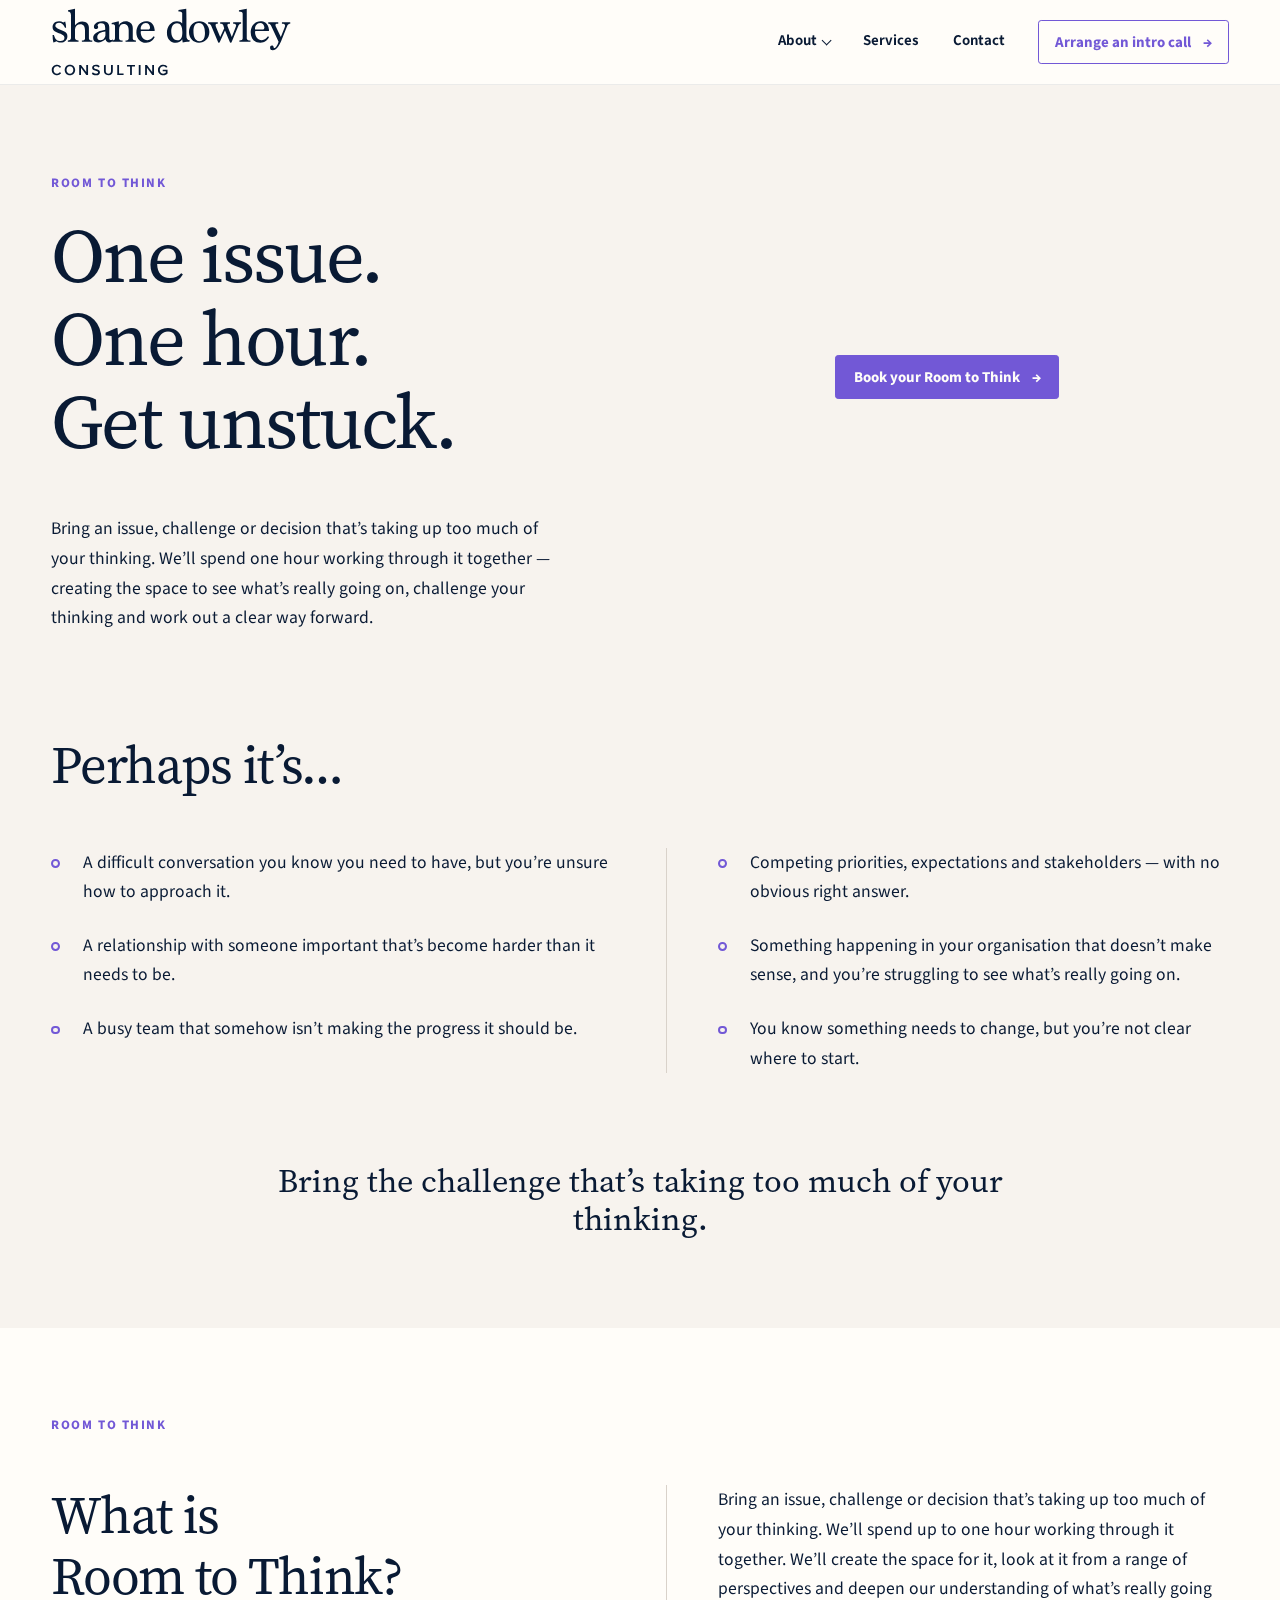
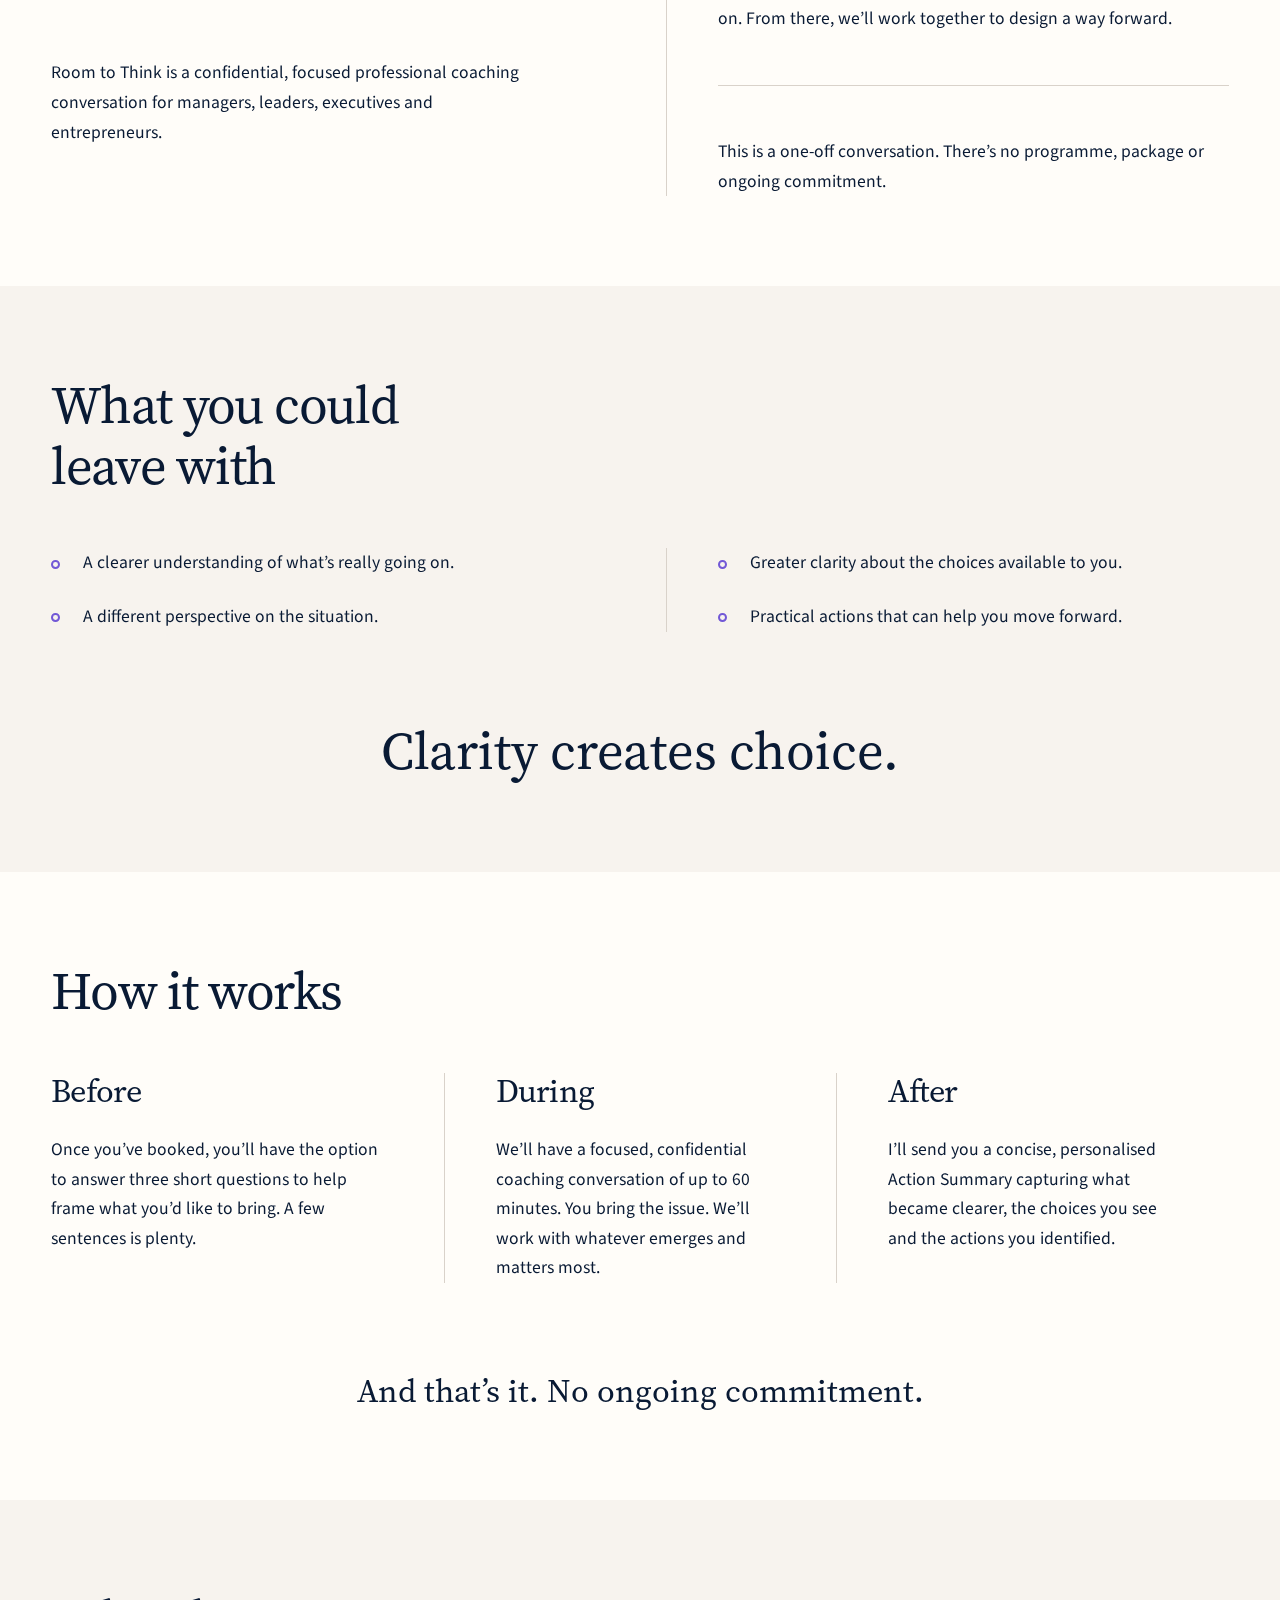
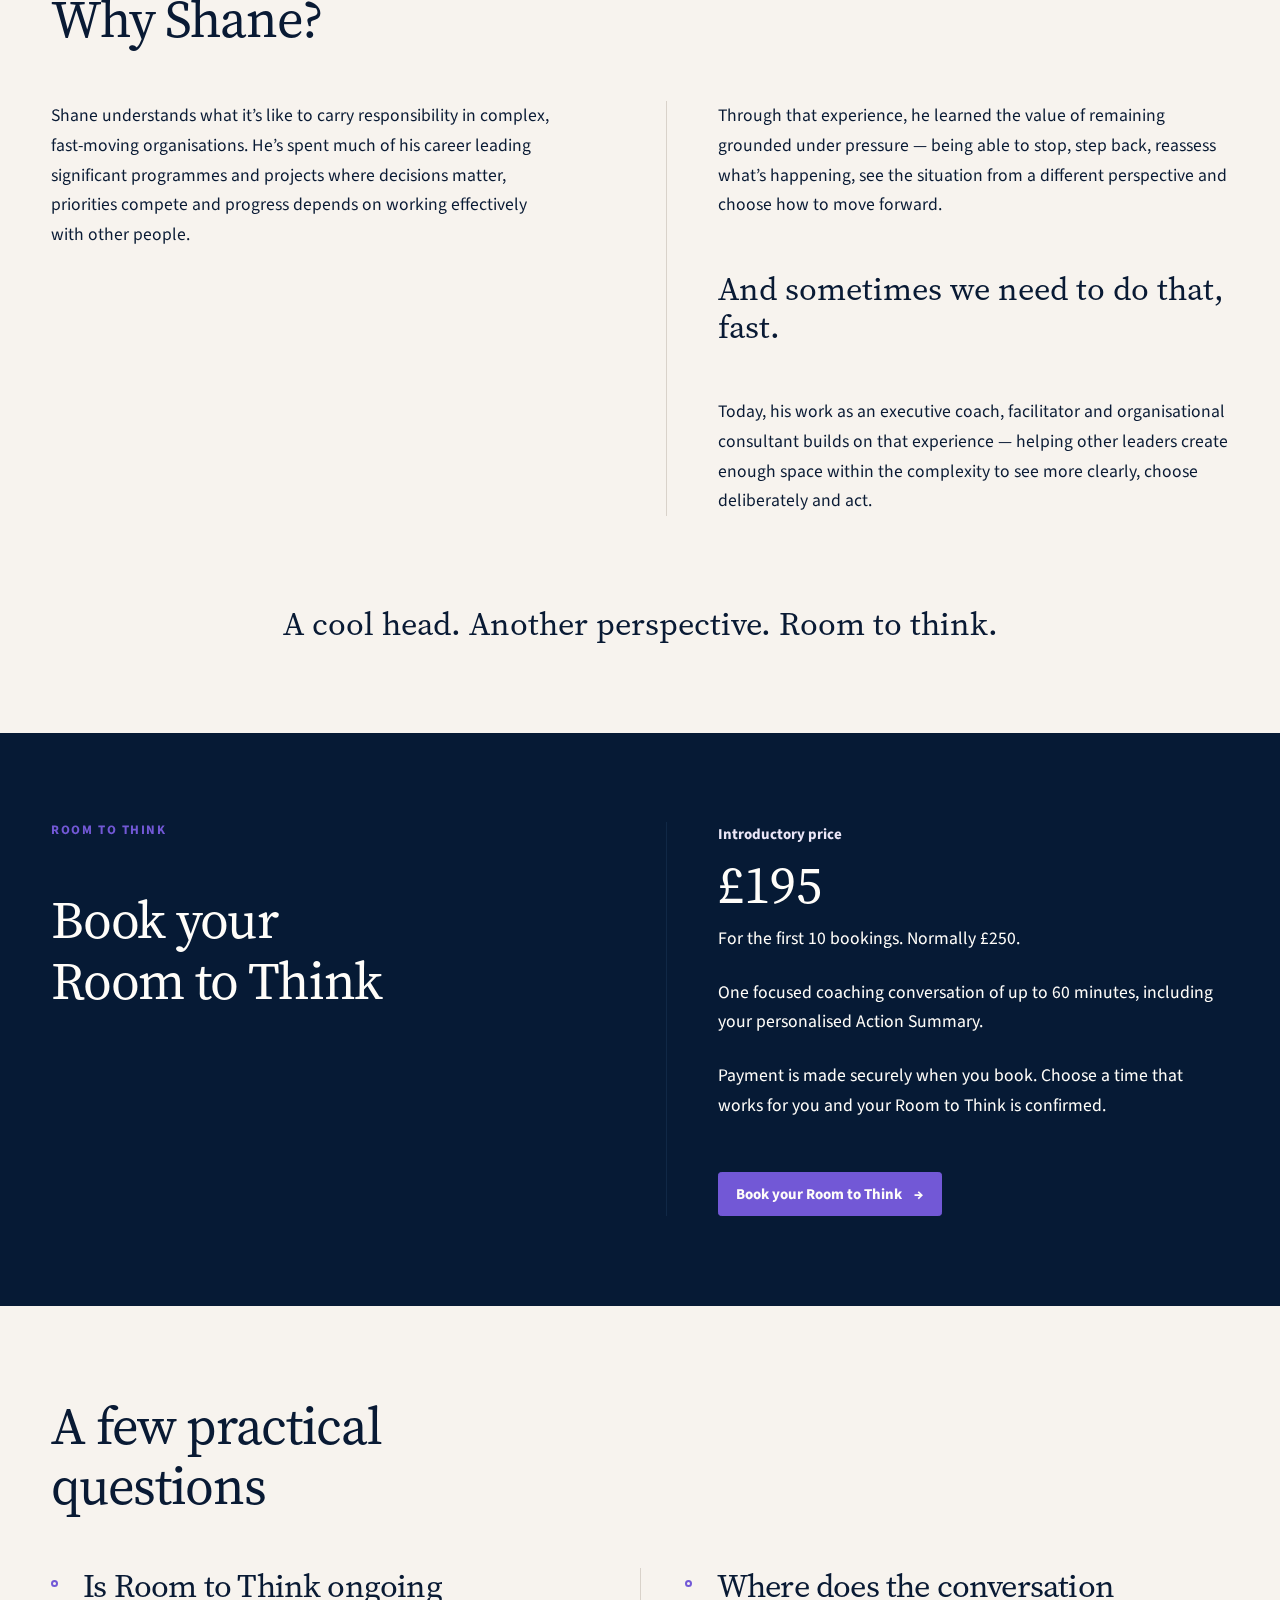
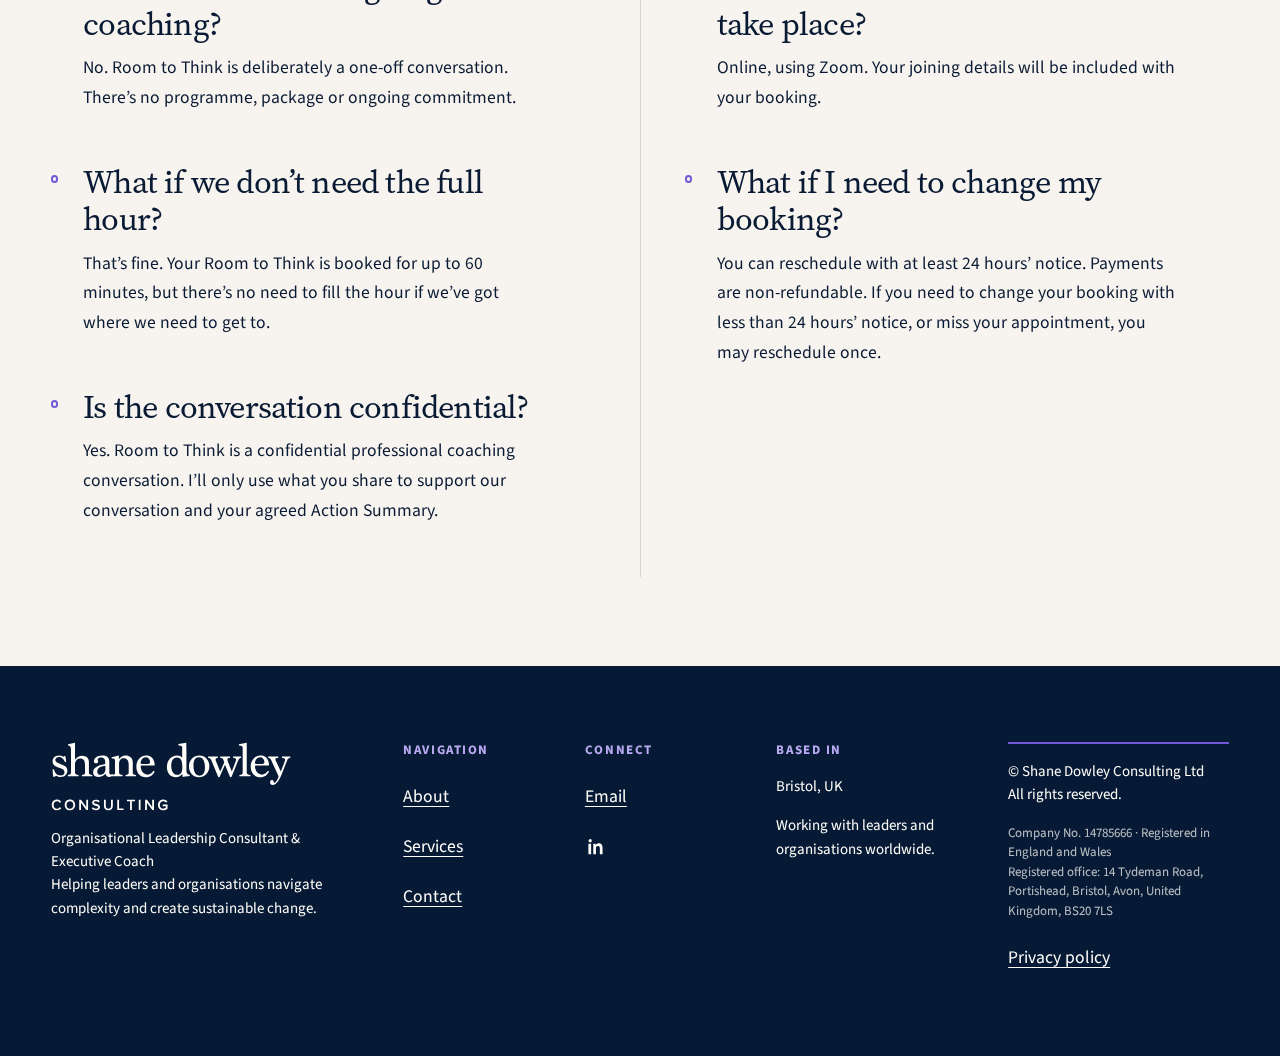
==== commit e569ae28: "deploy: refine Room to Think copy" ====
--- a/room-to-think/index.html
+++ b/room-to-think/index.html
@@ -138,10 +138,6 @@
                   together — creating the space to see what’s really going on,
                   challenge your thinking and work out a clear way forward.
                 </p>
-
-                <p class="rtt-hero__question">
-                  What’s taking up too much of your thinking?
-                </p>
               </div>
 
               <div class="rtt-hero__actions">
@@ -257,8 +253,8 @@
       >
         <div class="container rtt-reading">
           <h2 id="rtt-outcomes-heading">
-            <span>What could you</span>
-            <span>leave with?</span>
+            <span>What you could</span>
+            <span>leave with</span>
           </h2>
 
           <div class="rtt-outcome-list">
--- a/assets/css/site.css
+++ b/assets/css/site.css
@@ -1015,6 +1015,52 @@
   font-weight: 700;
 }
 
+/* Homepage — Room to Think discovery. */
+.home-offering {
+  background: var(--color-cream);
+}
+
+.home-offering__grid {
+  display: grid;
+  grid-template-columns: repeat(2, minmax(0, 1fr));
+  column-gap: var(--space-lg);
+}
+
+.home-offering__intro {
+  padding-inline-end: var(--space-lg);
+}
+
+.home-offering__intro h2 {
+  max-width: none;
+  margin-block-end: 0;
+  font-size: var(--font-size-h2);
+}
+
+.wide-only-break {
+  display: inline;
+}
+
+.home-offering__body {
+  padding-block-start: calc(var(--font-size-xs) * 1.3 + var(--space-sm));
+  padding-inline-start: var(--space-lg);
+  border-inline-start: var(--border-width) solid var(--color-border);
+}
+
+.home-offering__body > * {
+  max-width: 34rem;
+}
+
+.home-offering__proposition {
+  margin-block-start: 0;
+  font-family: var(--font-display);
+  font-size: var(--font-size-h3);
+  line-height: var(--line-height-heading);
+}
+
+.home-offering .text-link {
+  color: var(--color-lavender);
+}
+
 .conversation-section {
   padding-block: 0 var(--space-xl);
   background: var(--color-paper);
@@ -1517,6 +1563,33 @@
   font-weight: 700;
 }
 
+.service-offering {
+  max-width: 47rem;
+  margin-block-start: var(--space-lg);
+  padding-block-start: var(--space-lg);
+  border-block-start: var(--border-width) solid var(--color-border);
+}
+
+.service-offering .services-eyebrow {
+  margin-block-end: var(--space-sm);
+}
+
+.service-offering h3 {
+  margin-block: 0 var(--space-sm);
+  font-family: var(--font-display);
+  font-size: var(--font-size-h3);
+  font-weight: 400;
+  line-height: var(--line-height-heading);
+}
+
+.service-offering p {
+  max-width: 42rem;
+}
+
+.service-offering .text-link {
+  color: var(--color-lavender);
+}
+
 .service-detail__aside {
   min-width: 0;
   display: flex;
@@ -1525,43 +1598,6 @@
   gap: clamp(2.5rem, 5vw, 4.5rem);
   padding: clamp(2.5rem, 5vw, 4.5rem) clamp(1.5rem, 3vw, 3rem);
   border-inline-start: var(--border-width) solid var(--color-border);
-}
-
-.service-association {
-  width: 100%;
-  min-height: 7.5rem;
-  display: grid;
-  place-items: center;
-}
-
-.service-association__media,
-.service-association__logo {
-  display: block;
-}
-
-.service-association__media {
-  width: 100%;
-}
-
-.service-association__logo {
-  width: 100%;
-  height: auto;
-  margin-inline: auto;
-  object-fit: contain;
-}
-
-.service-association--arbinger .service-association__media {
-  max-width: 13rem;
-}
-
-.service-association--bff .service-association__media {
-  max-width: 8.5rem;
-}
-
-.service-association--stellafai .service-association__media {
-  max-width: 12rem;
-  padding: var(--space-sm);
-  background: var(--color-navy);
 }
 
 .service-testimonial {
@@ -1597,10 +1633,6 @@
   display: block;
   margin-block-start: 0.25rem;
   font-weight: 500;
-}
-
-.service-detail__aside--partner-only {
-  justify-content: flex-start;
 }
 
 .services-process {
@@ -2613,11 +2645,6 @@
     align-items: center;
     border-block-start: var(--border-width) solid var(--color-border);
     border-inline-start: 0;
-  }
-
-  .service-detail__aside--partner-only {
-    grid-template-columns: minmax(15rem, 24rem);
-    justify-content: end;
   }
 }
 
@@ -2713,8 +2740,29 @@
   .why-layout,
   .conversation-panel,
   .about-journey__grid,
-  .about-bring__grid {
+  .about-bring__grid,
+  .home-offering__grid {
     grid-template-columns: 1fr;
+  }
+
+  .wide-only-break {
+    display: none;
+  }
+
+  .home-offering__intro {
+    padding-inline-end: 0;
+  }
+
+  .home-offering__intro h2 {
+    max-width: 18ch;
+  }
+
+  .home-offering__body {
+    margin-block-start: var(--space-lg);
+    padding-block-start: var(--space-lg);
+    padding-inline-start: 0;
+    border-block-start: var(--border-width) solid var(--color-border);
+    border-inline-start: 0;
   }
 
   .services-hero__grid,
@@ -2784,8 +2832,7 @@
     padding-inline: var(--gutter);
   }
 
-  .service-detail__aside,
-  .service-detail__aside--partner-only {
+  .service-detail__aside {
     grid-column: auto;
     grid-template-columns: minmax(0, 1fr) minmax(0, 1.25fr);
     justify-content: stretch;
@@ -3091,25 +3138,12 @@
 
   .service-list,
   .services-process__copy,
-  .service-detail__aside,
-  .service-detail__aside--partner-only {
+  .service-detail__aside {
     grid-template-columns: 1fr;
   }
 
   .service-detail__aside {
     padding-inline: var(--gutter);
-  }
-
-  .service-association--arbinger .service-association__media {
-    max-width: 11.5rem;
-  }
-
-  .service-association--bff .service-association__media {
-    max-width: 7.5rem;
-  }
-
-  .service-association--stellafai .service-association__media {
-    max-width: 11rem;
   }
 
   .contact-location__content {
